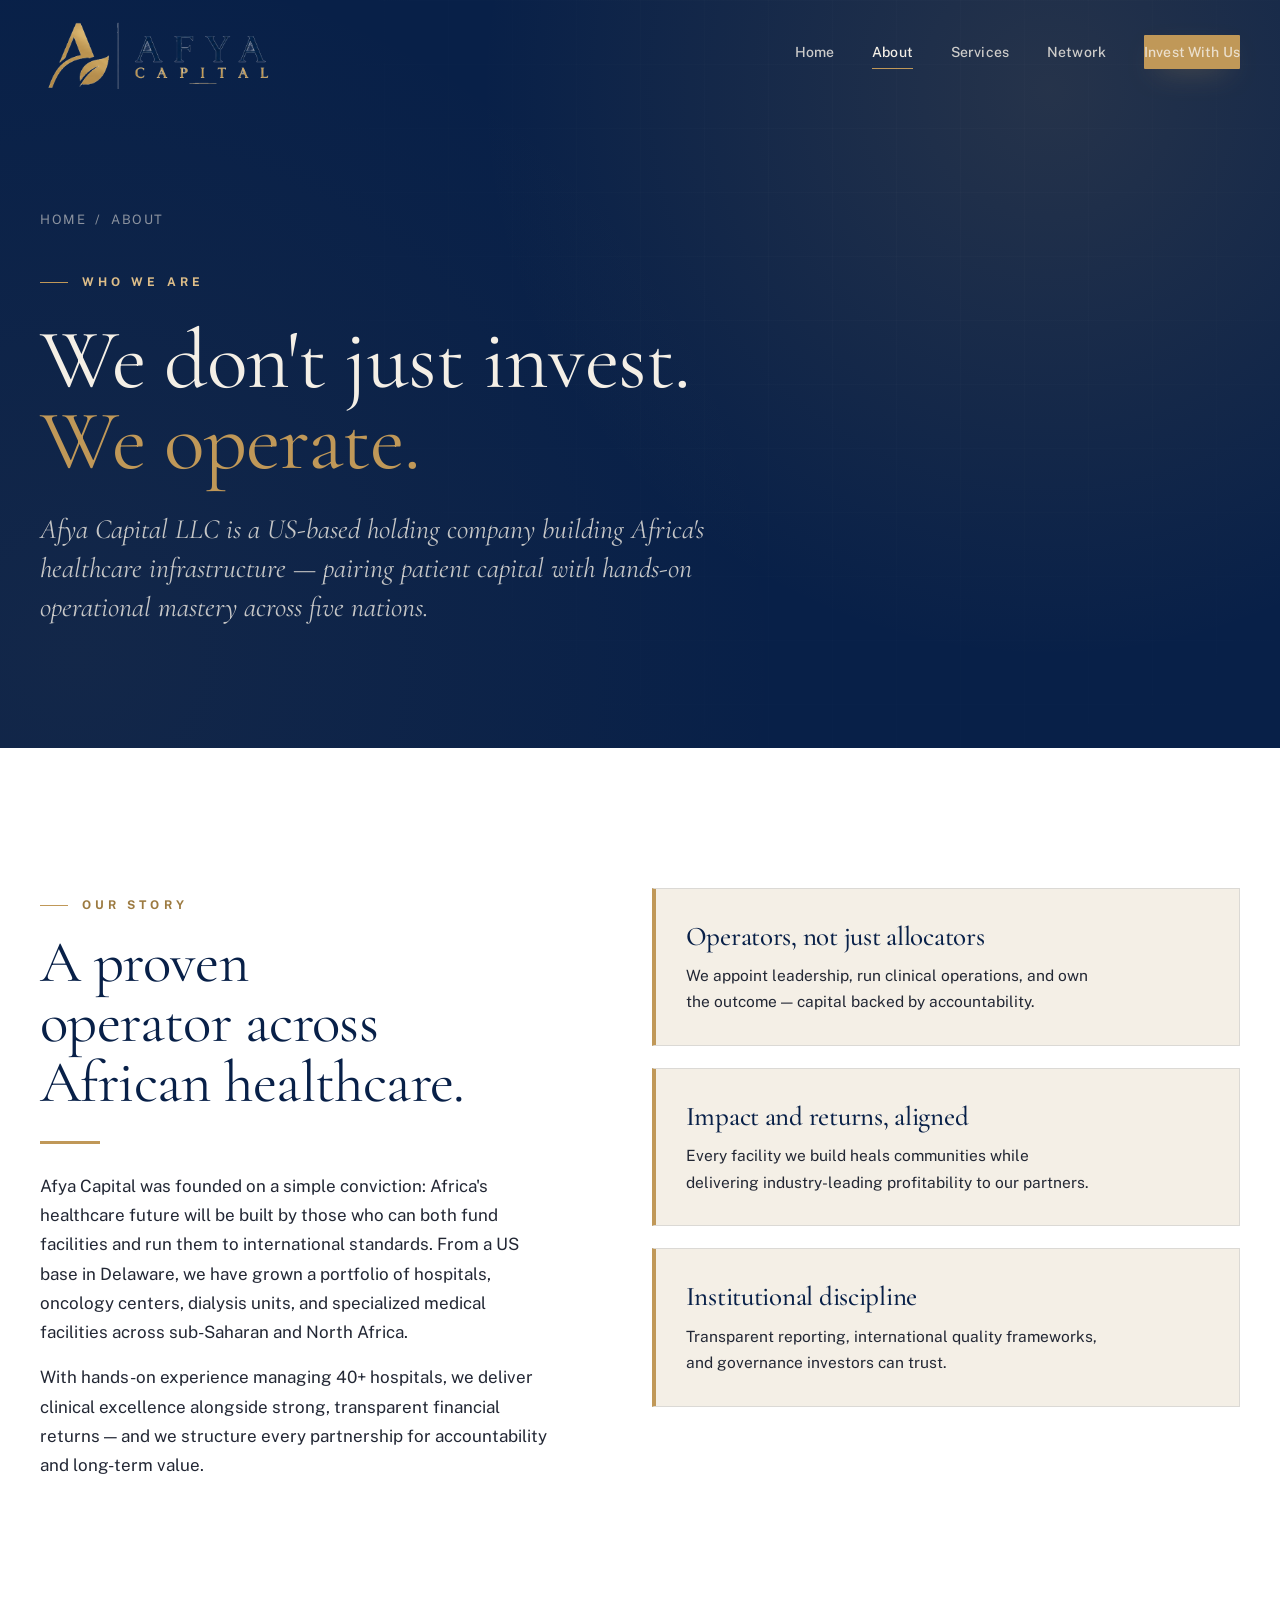
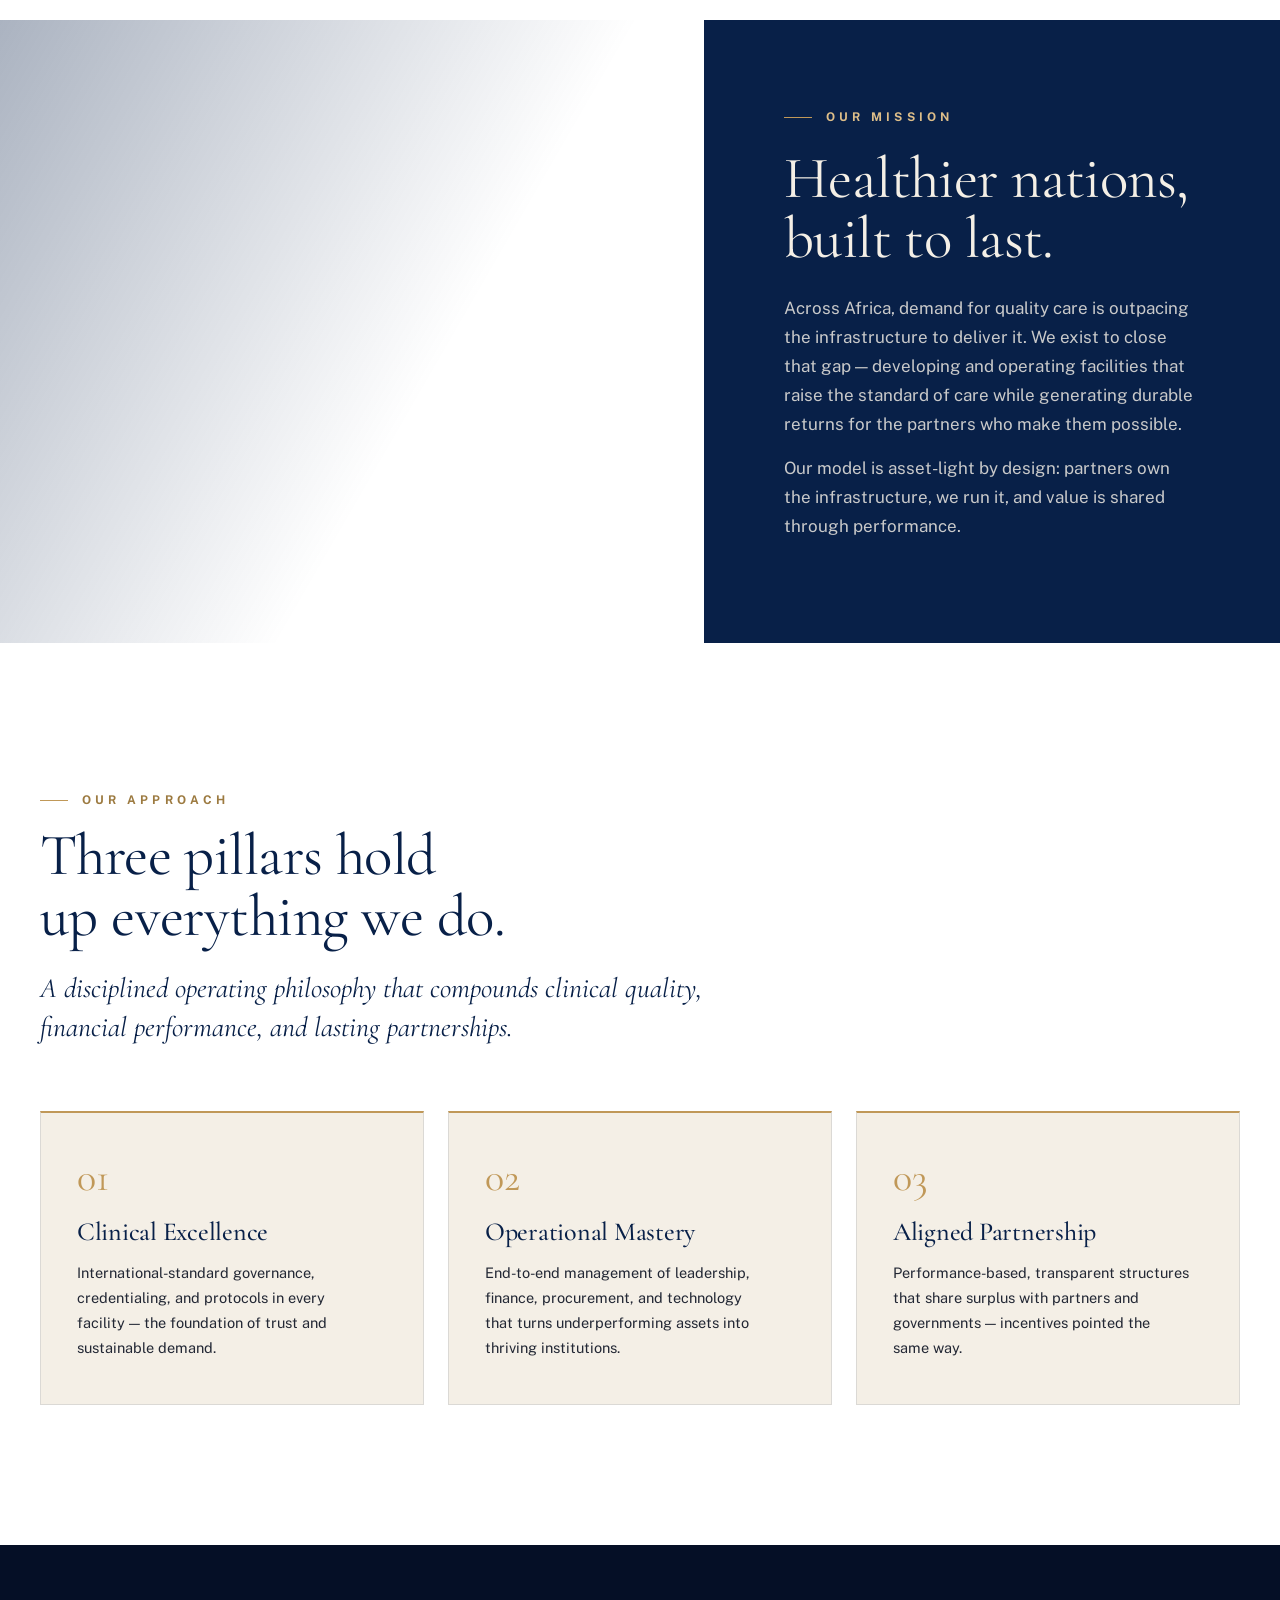
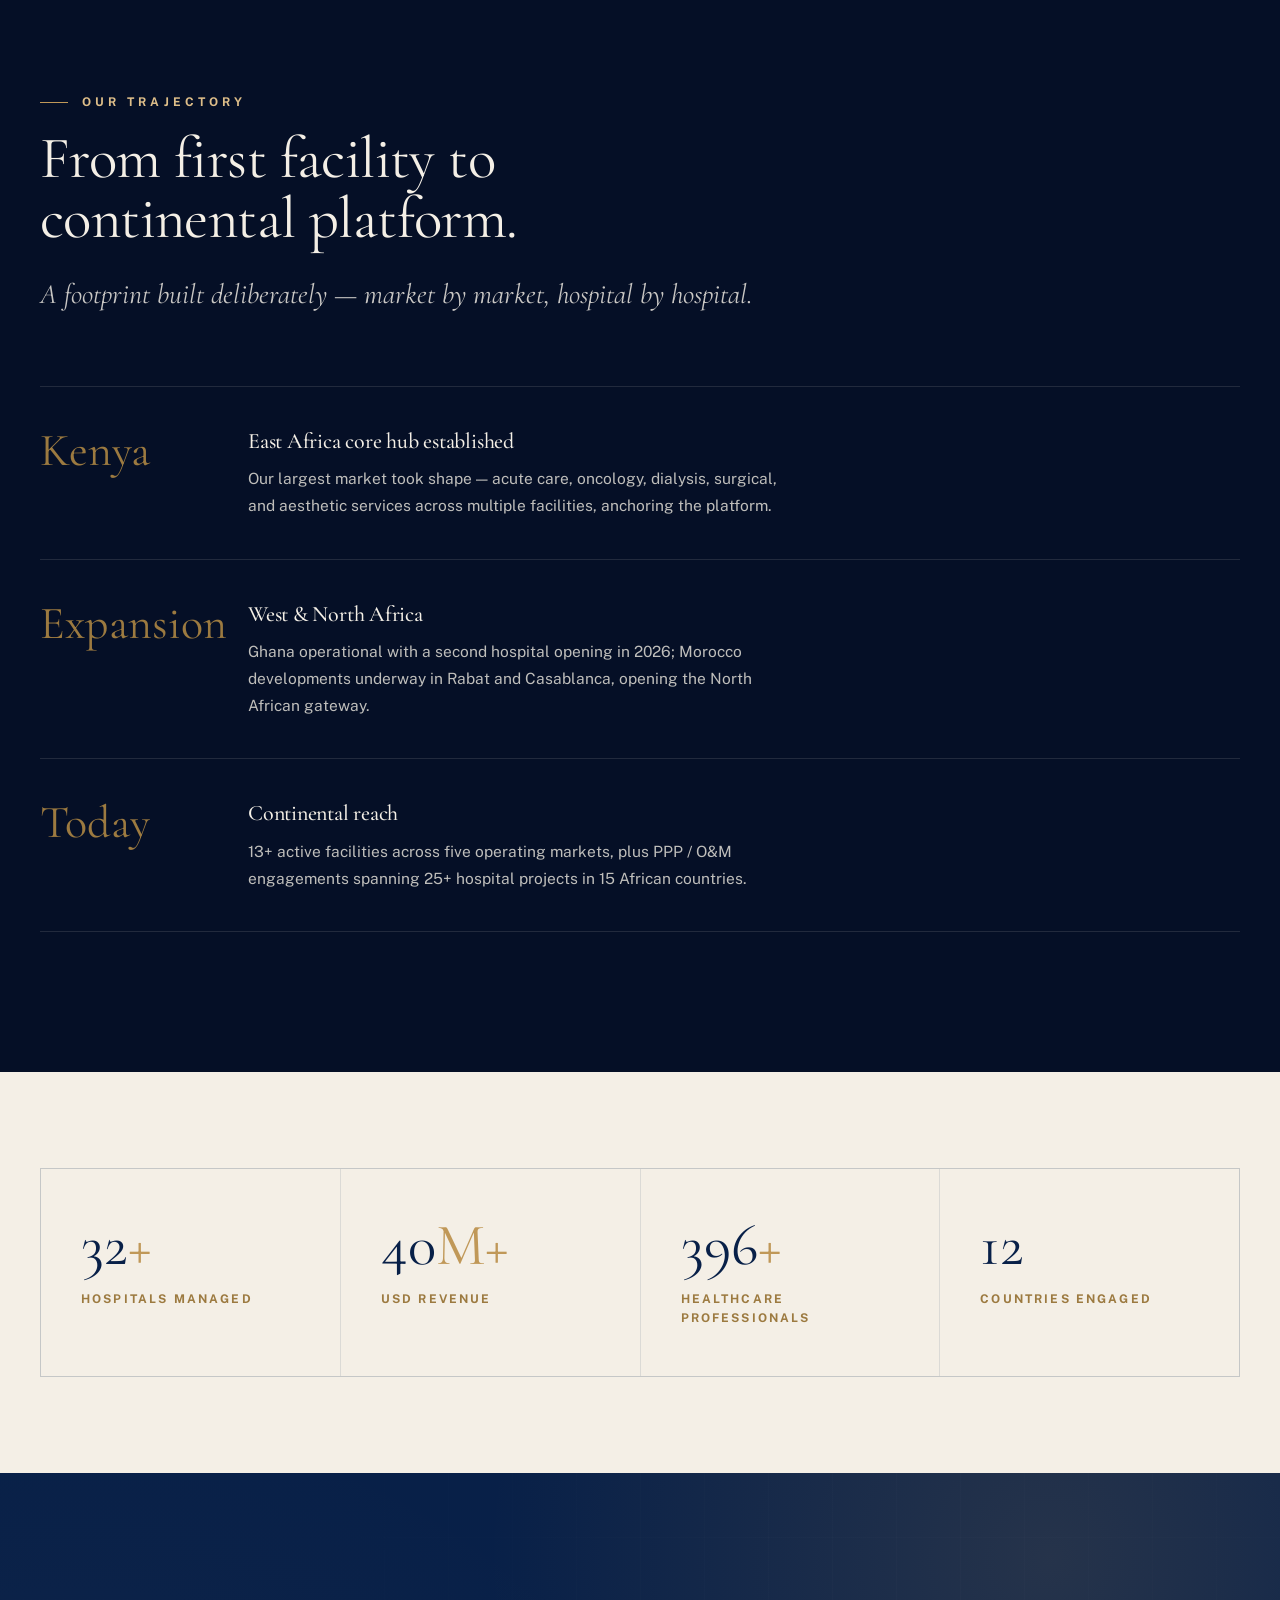
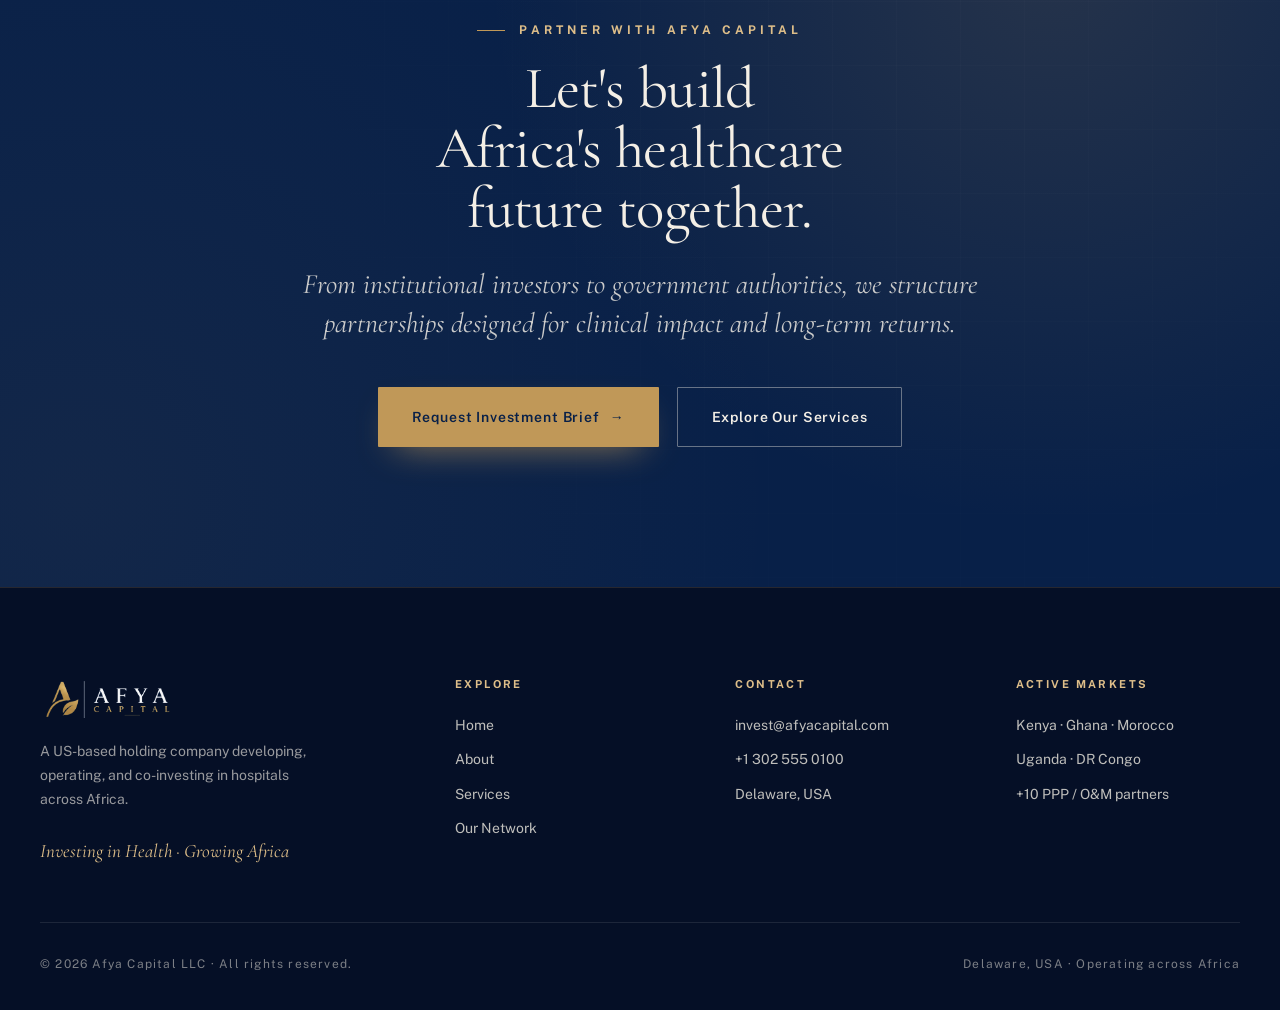
==== about.html @ 9240a573 "Redesign: premium multi-page site (home, about, services, contact) Co-Authored-By: Claude Sonnet 4.6" ====
<!doctype html>
<html lang="en">
<head>
<meta charset="utf-8"/>
<meta name="viewport" content="width=device-width, initial-scale=1"/>
<title>About — Afya Capital</title>
<meta name="description" content="Afya Capital is a US-based holding company that develops, operates, and co-invests in hospitals across Africa — pairing patient capital with operational mastery."/>
<link rel="icon" href="images/symbol-on-transparent.png"/>
<link rel="preconnect" href="https://fonts.googleapis.com"/>
<link rel="preconnect" href="https://fonts.gstatic.com" crossorigin/>
<link href="https://fonts.googleapis.com/css2?family=Cormorant+Garamond:ital,wght@0,300;0,400;0,500;0,600;0,700;1,400;1,500&family=Public+Sans:ital,wght@0,300;0,400;0,500;0,600;0,700&display=swap" rel="stylesheet"/>
<link rel="stylesheet" href="css/styles.css"/>
</head>
<body>

<!-- NAV -->
<header class="nav">
  <div class="inner">
    <a href="index.html" class="brand" aria-label="Afya Capital home">
      <img class="light-logo" src="images/logo-light-no-tagline.png" alt="Afya Capital"/>
      <img class="dark-logo" src="images/logo-dark-no-tagline.png" alt="Afya Capital"/>
    </a>
    <nav class="links">
      <a href="index.html" data-page="index.html">Home</a>
      <a href="about.html" data-page="about.html">About</a>
      <a href="services.html" data-page="services.html">Services</a>
      <a href="index.html#markets">Network</a>
      <a href="contact.html" data-page="contact.html" class="cta">Invest With Us</a>
    </nav>
    <button class="nav-toggle" aria-label="Menu"><span></span><span></span><span></span></button>
  </div>
</header>

<!-- SUBHERO -->
<section class="darkband subhero" data-dark>
  <div class="grid-overlay"></div>
  <div class="container">
    <div class="crumbs reveal"><a href="index.html">Home</a> &nbsp;/&nbsp; About</div>
    <div class="eyebrow reveal">Who We Are</div>
    <h1 class="reveal d1">We don't just invest.<br/><span class="gold" style="color:var(--gold);">We operate.</span></h1>
    <p class="lede reveal d2">Afya Capital LLC is a US-based holding company building Africa's healthcare infrastructure — pairing patient capital with hands-on operational mastery across five nations.</p>
  </div>
</section>

<!-- STORY -->
<section class="section about">
  <div class="container">
    <div class="grid">
      <div class="lead reveal">
        <div class="eyebrow">Our Story</div>
        <h2>A proven operator across African healthcare.</h2>
        <div class="rule-gold"></div>
        <p style="margin-top:28px;">Afya Capital was founded on a simple conviction: Africa's healthcare future will be built by those who can both fund facilities and run them to international standards. From a US base in Delaware, we have grown a portfolio of hospitals, oncology centers, dialysis units, and specialized medical facilities across sub-Saharan and North Africa.</p>
        <p>With hands-on experience managing 40+ hospitals, we deliver clinical excellence alongside strong, transparent financial returns — and we structure every partnership for accountability and long-term value.</p>
      </div>
      <div class="values">
        <div class="v reveal d1">
          <h4>Operators, not just allocators</h4>
          <p>We appoint leadership, run clinical operations, and own the outcome — capital backed by accountability.</p>
        </div>
        <div class="v reveal d2">
          <h4>Impact and returns, aligned</h4>
          <p>Every facility we build heals communities while delivering industry-leading profitability to our partners.</p>
        </div>
        <div class="v reveal d3">
          <h4>Institutional discipline</h4>
          <p>Transparent reporting, international quality frameworks, and governance investors can trust.</p>
        </div>
      </div>
    </div>
  </div>
</section>

<!-- MISSION FEATURE -->
<section class="featrow" data-dark>
  <div class="ph" style="background-image:url('https://images.unsplash.com/photo-1538108149393-fbbd81895907?w=1200&q=72');"></div>
  <div class="tx">
    <div class="eyebrow reveal">Our Mission</div>
    <h2 class="reveal d1">Healthier nations, built to last.</h2>
    <p class="reveal d2">Across Africa, demand for quality care is outpacing the infrastructure to deliver it. We exist to close that gap — developing and operating facilities that raise the standard of care while generating durable returns for the partners who make them possible.</p>
    <p class="reveal d2">Our model is asset-light by design: partners own the infrastructure, we run it, and value is shared through performance.</p>
  </div>
</section>

<!-- APPROACH / PILLARS -->
<section class="section partnerships">
  <div class="container">
    <div class="sec-head reveal">
      <div class="eyebrow">Our Approach</div>
      <h2>Three pillars hold up everything we do.</h2>
      <p class="lede">A disciplined operating philosophy that compounds clinical quality, financial performance, and lasting partnerships.</p>
    </div>
    <div class="pillars">
      <div class="pillar reveal">
        <div class="pn">01</div>
        <h4>Clinical Excellence</h4>
        <p>International-standard governance, credentialing, and protocols in every facility — the foundation of trust and sustainable demand.</p>
      </div>
      <div class="pillar reveal d1">
        <div class="pn">02</div>
        <h4>Operational Mastery</h4>
        <p>End-to-end management of leadership, finance, procurement, and technology that turns underperforming assets into thriving institutions.</p>
      </div>
      <div class="pillar reveal d2">
        <div class="pn">03</div>
        <h4>Aligned Partnership</h4>
        <p>Performance-based, transparent structures that share surplus with partners and governments — incentives pointed the same way.</p>
      </div>
    </div>
  </div>
</section>

<!-- TIMELINE -->
<section class="section om" data-dark>
  <div class="container">
    <div class="sec-head reveal">
      <div class="eyebrow">Our Trajectory</div>
      <h2>From first facility to continental platform.</h2>
      <p class="lede">A footprint built deliberately — market by market, hospital by hospital.</p>
    </div>
    <div class="timeline">
      <div class="tl-item reveal" style="border-color:rgba(244,239,230,0.12);">
        <div class="tl-year">Kenya</div>
        <div class="tl-body"><h4 style="color:var(--bone);">East Africa core hub established</h4><p style="color:rgba(244,239,230,0.78);">Our largest market took shape — acute care, oncology, dialysis, surgical, and aesthetic services across multiple facilities, anchoring the platform.</p></div>
      </div>
      <div class="tl-item reveal d1" style="border-color:rgba(244,239,230,0.12);">
        <div class="tl-year">Expansion</div>
        <div class="tl-body"><h4 style="color:var(--bone);">West &amp; North Africa</h4><p style="color:rgba(244,239,230,0.78);">Ghana operational with a second hospital opening in 2026; Morocco developments underway in Rabat and Casablanca, opening the North African gateway.</p></div>
      </div>
      <div class="tl-item reveal d2" style="border-color:rgba(244,239,230,0.12);border-bottom-color:rgba(244,239,230,0.12);">
        <div class="tl-year">Today</div>
        <div class="tl-body"><h4 style="color:var(--bone);">Continental reach</h4><p style="color:rgba(244,239,230,0.78);">13+ active facilities across five operating markets, plus PPP / O&amp;M engagements spanning 25+ hospital projects in 15 African countries.</p></div>
      </div>
    </div>
  </div>
</section>

<!-- STATS BAND -->
<section class="section tight statsband">
  <div class="container">
    <div class="row">
      <div class="stat reveal"><div class="num"><span data-count="40">0</span><em>+</em></div><div class="lbl">Hospitals managed</div></div>
      <div class="stat reveal d1"><div class="num"><span data-count="50">0</span><em>M+</em></div><div class="lbl">USD revenue</div></div>
      <div class="stat reveal d2"><div class="num"><span data-count="500">0</span><em>+</em></div><div class="lbl">Healthcare professionals</div></div>
      <div class="stat reveal d3"><div class="num"><span data-count="15">0</span></div><div class="lbl">Countries engaged</div></div>
    </div>
  </div>
</section>

<!-- CTA -->
<section class="section darkband cta-section" data-dark>
  <div class="grid-overlay"></div>
  <div class="container">
    <div class="eyebrow reveal">Partner With Afya Capital</div>
    <h2 class="reveal d1">Let's build Africa's healthcare future together.</h2>
    <p class="lede reveal d2">From institutional investors to government authorities, we structure partnerships designed for clinical impact and long-term returns.</p>
    <div class="actions reveal d3">
      <a href="contact.html" class="btn-primary">Request Investment Brief <span class="arw">→</span></a>
      <a href="services.html" class="btn-secondary">Explore Our Services</a>
    </div>
  </div>
</section>

<!-- FOOTER -->
<footer class="site">
  <div class="container">
    <div class="top">
      <div class="col brand-col">
        <img src="images/logo-dark-no-tagline.png" alt="Afya Capital"/>
        <p>A US-based holding company developing, operating, and co-investing in hospitals across Africa.</p>
        <div class="fmark">Investing in Health · Growing Africa</div>
      </div>
      <div class="col">
        <h5>Explore</h5>
        <ul>
          <li><a href="index.html">Home</a></li>
          <li><a href="about.html">About</a></li>
          <li><a href="services.html">Services</a></li>
          <li><a href="index.html#markets">Our Network</a></li>
        </ul>
      </div>
      <div class="col">
        <h5>Contact</h5>
        <ul>
          <li><a href="mailto:invest@afyacapital.com">invest@afyacapital.com</a></li>
          <li><a href="tel:+13025550100">+1 302 555 0100</a></li>
          <li>Delaware, USA</li>
        </ul>
      </div>
      <div class="col">
        <h5>Active Markets</h5>
        <ul>
          <li>Kenya · Ghana · Morocco</li>
          <li>Uganda · DR Congo</li>
          <li>+10 PPP / O&amp;M partners</li>
        </ul>
      </div>
    </div>
    <div class="bottom">
      <span>© 2026 Afya Capital LLC · All rights reserved.</span>
      <span>Delaware, USA · Operating across Africa</span>
    </div>
  </div>
</footer>

<script src="js/main.js"></script>
</body>
</html>
---- css/styles.css ----
/* ============================================================
   AFYA CAPITAL — Premium Identity System v2.0 (June 2026)
   Cormorant Garamond · Public Sans  |  Navy · Gold · Bone
   ============================================================ */

:root{
  --navy:#082048;
  --navy-deep:#050F26;
  --navy-tint:#13294F;
  --navy-line:#1C3563;
  --gold:#C09858;
  --gold-deep:#9C7A40;
  --gold-tint:#DEBE89;
  --gold-glow:rgba(192,152,88,0.16);
  --bone:#F4EFE6;
  --bone-deep:#E8DFCE;
  --bone-warm:#EFE8DA;
  --stone:#8C8479;
  --charcoal:#1A1F2E;
  --ink:#222734;
  --paper:#FFFFFF;
  --rule:rgba(8,32,72,0.10);
  --rule-strong:rgba(8,32,72,0.20);
  --serif:"Cormorant Garamond","EB Garamond",Georgia,serif;
  --sans:"Public Sans",-apple-system,"Helvetica Neue",Arial,sans-serif;
  --ease:cubic-bezier(.22,.61,.36,1);
  --ease-out:cubic-bezier(.16,1,.3,1);
  --maxw:1320px;
}

*{box-sizing:border-box;margin:0;padding:0;}
html{scroll-behavior:smooth;-webkit-text-size-adjust:100%;}
body{
  font-family:var(--sans);color:var(--ink);background:var(--paper);
  -webkit-font-smoothing:antialiased;font-size:16px;line-height:1.6;
  overflow-x:hidden;
}
img{max-width:100%;display:block;}
a{color:inherit;text-decoration:none;}
::selection{background:var(--gold);color:var(--navy);}

/* scrollbar */
body::-webkit-scrollbar{width:11px;}
body::-webkit-scrollbar-track{background:var(--navy-deep);}
body::-webkit-scrollbar-thumb{background:var(--gold-deep);border:3px solid var(--navy-deep);border-radius:8px;}

/* ----- Layout ----- */
.container{max-width:var(--maxw);margin:0 auto;padding:0 40px;}
.section{padding:140px 0;position:relative;}
.section.tight{padding:96px 0;}

/* ----- Type ----- */
h1,h2,h3,h4,h5{font-family:var(--serif);font-weight:400;letter-spacing:-0.01em;color:var(--navy);text-wrap:balance;}
h1{font-size:clamp(52px,6.6vw,104px);line-height:0.96;}
h2{font-size:clamp(38px,4.6vw,68px);line-height:1.02;}
h3{font-size:clamp(24px,2.6vw,34px);line-height:1.14;font-weight:500;}
h4{font-size:20px;font-family:var(--sans);font-weight:600;color:var(--navy);line-height:1.3;letter-spacing:-0.01em;}
p{font-size:17px;line-height:1.72;color:var(--ink);max-width:68ch;text-wrap:pretty;}
.serif{font-family:var(--serif);}
.lede{font-family:var(--serif);font-style:italic;font-size:clamp(22px,2.4vw,28px);line-height:1.4;color:var(--navy);max-width:60ch;font-weight:400;}
.eyebrow{
  font-family:var(--sans);font-size:12px;letter-spacing:0.34em;text-transform:uppercase;
  color:var(--gold-deep);font-weight:700;display:inline-flex;align-items:center;gap:14px;
}
.eyebrow::before{content:"";width:28px;height:1px;background:var(--gold);display:inline-block;}
.eyebrow.center{justify-content:center;}
.eyebrow.light{color:var(--gold-tint);}
em.gold{color:var(--gold);font-style:normal;font-weight:400;}
.rule-gold{height:3px;width:60px;background:var(--gold);}

/* reveal */
.reveal{opacity:0;transform:translateY(34px);transition:opacity 1s var(--ease-out),transform 1s var(--ease-out);}
.reveal.in{opacity:1;transform:none;}
.reveal.d1{transition-delay:.08s;}
.reveal.d2{transition-delay:.16s;}
.reveal.d3{transition-delay:.24s;}
.reveal.d4{transition-delay:.32s;}
@media (prefers-reduced-motion:reduce){
  .reveal{opacity:1;transform:none;transition:none;}
}

/* ============== NAV ============== */
header.nav{
  position:fixed;top:0;left:0;right:0;z-index:200;
  transition:transform .45s var(--ease),background .4s var(--ease),box-shadow .4s var(--ease),border-color .4s;
  border-bottom:1px solid transparent;
}
header.nav .inner{
  max-width:var(--maxw);margin:0 auto;padding:15px 40px;
  display:flex;justify-content:space-between;align-items:center;gap:32px;
  transition:padding .4s var(--ease);
}
header.nav.scrolled{
  background:rgba(255,255,255,0.86);backdrop-filter:saturate(180%) blur(18px);
  border-bottom-color:var(--rule);box-shadow:0 12px 40px -28px rgba(8,32,72,0.4);
}
header.nav.scrolled .inner{padding:14px 40px;}
header.nav.hide{transform:translateY(-100%);}
header.nav .brand{display:flex;align-items:center;gap:14px;}
header.nav .brand img{height:74px;width:auto;transition:height .4s var(--ease);}
header.nav.scrolled .brand img{height:58px;}
header.nav .brand .light-logo{display:none;}
header.nav .brand .dark-logo{display:block;}
/* on dark hero (top, not scrolled) use light logo + light links */
header.nav.on-dark:not(.scrolled) .brand .light-logo{display:block;}
header.nav.on-dark:not(.scrolled) .brand .dark-logo{display:none;}
header.nav nav.links{display:flex;gap:38px;align-items:center;}
header.nav nav.links a{
  font-size:14px;color:var(--charcoal);font-weight:500;letter-spacing:0.01em;
  padding:6px 0;position:relative;transition:color .25s;
}
header.nav.on-dark:not(.scrolled) nav.links a{color:rgba(244,239,230,0.82);}
header.nav nav.links a:not(.cta)::after{
  content:"";position:absolute;left:0;bottom:0;height:1px;width:0;background:var(--gold);transition:width .3s var(--ease);
}
header.nav nav.links a:not(.cta):hover::after,
header.nav nav.links a.active:not(.cta)::after{width:100%;}
header.nav nav.links a:hover,header.nav nav.links a.active{color:var(--navy);}
header.nav.on-dark:not(.scrolled) nav.links a:hover,
header.nav.on-dark:not(.scrolled) nav.links a.active{color:var(--bone);}
header.nav .cta{
  background:var(--gold);color:var(--navy);padding:13px 24px;border-radius:1px;white-space:nowrap;
  font-size:13px;letter-spacing:0.04em;font-weight:700;
  transition:background .25s,transform .25s,box-shadow .25s;
  box-shadow:0 10px 30px -14px rgba(192,152,88,0.9);
}
header.nav .cta:hover{background:var(--gold-tint);transform:translateY(-2px);box-shadow:0 16px 34px -14px rgba(192,152,88,1);}
header.nav .cta::after{display:none;}
.nav-toggle{display:none;background:none;border:none;cursor:pointer;flex-direction:column;gap:5px;padding:6px;}
.nav-toggle span{width:26px;height:2px;background:var(--navy);transition:.3s;}
header.nav.on-dark:not(.scrolled) .nav-toggle span{background:var(--bone);}

/* ============== BUTTONS ============== */
.btn-primary,.btn-secondary,.btn-ghost{
  display:inline-flex;align-items:center;gap:10px;font-family:var(--sans);
  font-size:14px;letter-spacing:0.06em;font-weight:600;cursor:pointer;
  padding:18px 34px;border-radius:1px;transition:all .3s var(--ease);position:relative;
}
.btn-primary{background:var(--gold);color:var(--navy);box-shadow:0 14px 36px -18px rgba(192,152,88,0.95);}
.btn-primary:hover{background:var(--gold-tint);transform:translateY(-3px);box-shadow:0 22px 44px -18px rgba(192,152,88,1);}
.btn-secondary{background:transparent;color:var(--bone);border:1px solid rgba(244,239,230,0.4);}
.btn-secondary:hover{border-color:var(--gold);color:var(--gold-tint);transform:translateY(-3px);}
.btn-ghost{background:transparent;color:var(--navy);border:1px solid var(--rule-strong);}
.btn-ghost:hover{border-color:var(--gold);color:var(--gold-deep);transform:translateY(-3px);}
.btn-primary .arw,.btn-ghost .arw{transition:transform .3s var(--ease);}
.btn-primary:hover .arw,.btn-ghost:hover .arw{transform:translateX(5px);}

/* ============== HERO (shared dark band) ============== */
.darkband{background:var(--navy);color:var(--bone);position:relative;overflow:hidden;}
.darkband::before{
  content:"";position:absolute;inset:0;pointer-events:none;
  background:radial-gradient(circle at 82% 12%,var(--gold-glow),transparent 46%),
             radial-gradient(circle at 6% 88%,rgba(192,152,88,0.06),transparent 52%);
}
.darkband .container{position:relative;z-index:2;}
.grid-overlay{
  position:absolute;inset:0;pointer-events:none;opacity:.5;z-index:1;
  background-image:linear-gradient(rgba(244,239,230,0.035) 1px,transparent 1px),
                   linear-gradient(90deg,rgba(244,239,230,0.035) 1px,transparent 1px);
  background-size:64px 64px;
  -webkit-mask-image:radial-gradient(circle at 70% 30%,#000,transparent 75%);
          mask-image:radial-gradient(circle at 70% 30%,#000,transparent 75%);
}

.hero{padding-top:230px;padding-bottom:0;}
.hero .eyebrow{color:var(--gold-tint);margin-bottom:34px;}
.hero h1{color:var(--bone);margin-bottom:36px;max-width:16ch;}
.hero h1 .gold{color:var(--gold);}
.hero .lede{color:rgba(244,239,230,0.82);font-size:clamp(20px,2.2vw,27px);margin-bottom:48px;max-width:54ch;}
.hero .ctas{display:flex;gap:18px;flex-wrap:wrap;margin-bottom:96px;}
.hero-stats{
  display:grid;grid-template-columns:repeat(4,1fr);
  border-top:1px solid rgba(244,239,230,0.16);
}
.hero-stats .stat{padding:40px 0 56px;border-right:1px solid rgba(244,239,230,0.10);padding-right:24px;}
.hero-stats .stat:last-child{border-right:none;}
.hero-stats .num{font-family:var(--serif);font-weight:300;font-size:clamp(58px,5.4vw,82px);line-height:1;color:var(--bone);}
.hero-stats .num em{color:var(--gold);font-style:normal;font-weight:400;}
.hero-stats .lbl{font-size:12px;letter-spacing:0.18em;text-transform:uppercase;color:rgba(244,239,230,0.6);font-weight:600;margin-top:16px;}

/* small subhero for inner pages */
.subhero{padding:210px 0 120px;}
.subhero .eyebrow{color:var(--gold-tint);margin-bottom:28px;}
.subhero h1{color:var(--bone);max-width:18ch;margin-bottom:28px;}
.subhero .lede{color:rgba(244,239,230,0.8);}
.subhero .crumbs{font-size:13px;letter-spacing:0.12em;color:rgba(244,239,230,0.55);margin-bottom:34px;text-transform:uppercase;}
.subhero .crumbs a:hover{color:var(--gold-tint);}

/* ============== ABOUT / split ============== */
.about{background:var(--paper);}
.about .grid{display:grid;grid-template-columns:1fr 1.15fr;gap:100px;align-items:start;}
.about .lead h2{margin:18px 0 28px;}
.about .lead p{color:var(--ink);}
.about .lead p+p{margin-top:16px;}
.values{display:flex;flex-direction:column;gap:22px;}
.values .v{
  padding:30px 32px;border:1px solid var(--rule);background:var(--bone);position:relative;
  transition:transform .4s var(--ease),box-shadow .4s var(--ease),border-color .4s;
  border-left:2px solid var(--gold);overflow:hidden;
}
.values .v::before{content:"";position:absolute;left:0;top:0;bottom:0;width:2px;background:var(--gold);}
.values .v:hover{transform:translateX(8px);box-shadow:0 24px 50px -34px rgba(8,32,72,0.5);}
.values .v h4{font-family:var(--serif);font-size:27px;font-weight:500;color:var(--navy);margin-bottom:8px;}
.values .v p{font-size:15.5px;color:var(--ink);margin:0;max-width:46ch;}

/* ============== SECTION HEADS ============== */
.sec-head{max-width:760px;}
.sec-head.center{margin:0 auto;text-align:center;}
.sec-head h2{margin:16px 0 22px;}

/* ============== MARKETS (interactive) ============== */
.markets{background:var(--bone);overflow:hidden;}
.markets .mk-wrap{display:grid;grid-template-columns:0.85fr 1.15fr;gap:64px;margin-top:72px;align-items:stretch;}
.mk-list{display:flex;flex-direction:column;border-top:1px solid var(--rule-strong);}
.mk-item{
  display:flex;align-items:center;gap:20px;padding:26px 8px;cursor:pointer;
  border-bottom:1px solid var(--rule-strong);transition:padding .4s var(--ease),background .35s;position:relative;
}
.mk-item .mk-flag{font-size:26px;line-height:1;filter:saturate(1.1);}
.mk-item .mk-name{font-family:var(--serif);font-size:30px;font-weight:500;color:var(--navy);transition:color .3s;flex:1;}
.mk-item .mk-region{font-size:11px;letter-spacing:0.18em;text-transform:uppercase;color:var(--stone);font-weight:600;}
.mk-item .mk-idx{font-family:var(--serif);font-size:16px;color:var(--gold-deep);width:30px;}
.mk-item::after{content:"";position:absolute;left:0;bottom:-1px;height:2px;width:0;background:var(--gold);transition:width .45s var(--ease);}
.mk-item:hover{padding-left:18px;}
.mk-item.active{padding-left:18px;}
.mk-item.active::after{width:100%;}
.mk-item.active .mk-name{color:var(--gold-deep);}
.mk-panel{position:relative;min-height:520px;background:var(--navy);overflow:hidden;}
.mk-slide{position:absolute;inset:0;opacity:0;visibility:hidden;transition:opacity .7s var(--ease),transform .7s var(--ease);transform:scale(1.04);display:flex;flex-direction:column;justify-content:flex-end;}
.mk-slide.active{opacity:1;visibility:visible;transform:none;}
.mk-slide .mk-img{position:absolute;inset:0;background:center/cover;}
.mk-slide .mk-img::after{content:"";position:absolute;inset:0;background:linear-gradient(180deg,rgba(8,32,72,0.25) 0%,rgba(8,32,72,0.55) 45%,rgba(5,15,38,0.94) 100%);}
.mk-slide .mk-body{position:relative;padding:48px 48px 44px;z-index:2;}
.mk-slide .mk-tag{font-size:11px;letter-spacing:0.2em;text-transform:uppercase;color:var(--gold-tint);font-weight:700;margin-bottom:14px;}
.mk-slide h3{color:var(--bone);font-size:clamp(36px,3.4vw,48px);margin-bottom:14px;}
.mk-slide p{color:rgba(244,239,230,0.84);font-size:16px;max-width:50ch;margin-bottom:22px;}
.mk-slide .mk-chips{display:flex;flex-wrap:wrap;gap:8px;}
.mk-slide .mk-chips span{
  font-size:11px;letter-spacing:0.1em;text-transform:uppercase;color:var(--bone);font-weight:600;
  padding:7px 13px;border:1px solid rgba(244,239,230,0.28);background:rgba(244,239,230,0.05);
}
.markets .mk-foot{margin-top:32px;padding:30px 36px;background:var(--navy);color:var(--bone);display:flex;align-items:center;justify-content:space-between;gap:24px;flex-wrap:wrap;}
.markets .mk-foot .l{font-family:var(--serif);font-size:26px;color:var(--bone);}
.markets .mk-foot .l em{color:var(--gold);font-style:normal;}
.markets .mk-foot p{color:rgba(244,239,230,0.75);font-size:14.5px;max-width:46ch;margin:0;}

/* ============== MODELS (partnerships) ============== */
.partnerships{background:var(--paper);}
.models{display:grid;grid-template-columns:repeat(2,1fr);gap:1px;margin-top:72px;background:var(--rule);border:1px solid var(--rule);}
.model{
  background:var(--paper);padding:54px 48px;position:relative;
  display:flex;flex-direction:column;gap:18px;transition:background .4s var(--ease);overflow:hidden;
}
.model::before{content:"";position:absolute;left:0;top:0;height:3px;width:0;background:var(--gold);transition:width .5s var(--ease);}
.model:hover{background:var(--bone);}
.model:hover::before{width:100%;}
.model .num{font-family:var(--serif);font-size:60px;color:var(--gold-deep);line-height:1;font-weight:400;transition:color .3s;}
.model:hover .num{color:var(--gold);}
.model h3{font-size:32px;font-weight:500;color:var(--navy);}
.model>p{font-size:15.5px;color:var(--ink);max-width:48ch;}
.model ul{list-style:none;display:flex;flex-direction:column;gap:10px;margin-top:6px;}
.model ul li{font-size:14px;color:var(--ink);padding-left:24px;position:relative;line-height:1.5;}
.model ul li::before{content:"";position:absolute;left:0;top:9px;width:11px;height:1px;background:var(--gold);}

/* ============== O&M ============== */
.om{background:var(--navy-deep);color:var(--bone);}
.om .eyebrow{color:var(--gold-tint);}
.om h2{color:var(--bone);margin:16px 0 26px;}
.om .lede{color:rgba(244,239,230,0.82);}
.om .omgrid{display:grid;grid-template-columns:repeat(3,1fr);gap:1px;margin-top:72px;background:rgba(244,239,230,0.12);border:1px solid rgba(244,239,230,0.12);}
.om .cell{padding:42px 36px;background:var(--navy-deep);display:flex;flex-direction:column;gap:14px;transition:background .4s var(--ease);}
.om .cell:hover{background:var(--navy);}
.om .cell .n{font-family:var(--serif);font-size:30px;color:var(--gold);line-height:1;}
.om .cell h4{color:var(--bone);font-family:var(--serif);font-size:24px;font-weight:500;}
.om .cell p{color:rgba(244,239,230,0.72);font-size:14.5px;line-height:1.55;margin:0;}
.om .share{
  margin-top:72px;padding:54px 48px;
  background:linear-gradient(135deg,rgba(192,152,88,0.14),rgba(192,152,88,0.03));
  border:1px solid rgba(192,152,88,0.3);
  display:grid;grid-template-columns:auto 1fr auto;gap:48px;align-items:center;
}
.om .share .big{font-family:var(--serif);font-size:96px;line-height:0.9;color:var(--gold);}
.om .share h3{color:var(--bone);font-size:30px;margin-bottom:10px;}
.om .share p{color:rgba(244,239,230,0.82);font-size:16px;margin:0;}

/* ============== STATS BAND ============== */
.statsband{background:var(--bone);}
.statsband .row{display:grid;grid-template-columns:repeat(4,1fr);gap:1px;background:var(--rule);border:1px solid var(--rule);}
.statsband .stat{background:var(--bone);padding:48px 40px;}
.statsband .num{font-family:var(--serif);font-weight:400;font-size:clamp(56px,4.6vw,76px);line-height:1;color:var(--navy);}
.statsband .num em{color:var(--gold);font-style:normal;}
.statsband .lbl{font-size:12px;letter-spacing:0.18em;text-transform:uppercase;color:var(--gold-deep);font-weight:700;margin-top:14px;}

/* ============== EXPERTISE ============== */
.expertise{background:var(--paper);}
.areas{display:grid;grid-template-columns:repeat(3,1fr);gap:1px;margin-top:72px;background:var(--rule);border:1px solid var(--rule);}
.area{background:var(--paper);padding:48px 40px;display:flex;flex-direction:column;gap:18px;transition:background .4s var(--ease),transform .4s var(--ease);}
.area:hover{background:var(--bone);}
.area .icon{width:44px;height:44px;color:var(--gold);}
.area .icon svg{width:100%;height:100%;}
.area h4{font-family:var(--serif);font-size:25px;font-weight:500;color:var(--navy);}
.area p{font-size:14.5px;line-height:1.6;color:var(--ink);margin:0;}

/* ============== FEATURE IMAGE STRIP ============== */
.featrow{display:grid;grid-template-columns:1.1fr 0.9fr;gap:0;align-items:stretch;}
.featrow .ph{background:center/cover;min-height:560px;position:relative;}
.featrow .ph::after{content:"";position:absolute;inset:0;background:linear-gradient(120deg,rgba(8,32,72,0.34),transparent 60%);mix-blend-mode:multiply;}
.featrow .tx{background:var(--navy);color:var(--bone);padding:88px 80px;display:flex;flex-direction:column;justify-content:center;min-width:0;}
.featrow .tx .eyebrow{color:var(--gold-tint);margin-bottom:22px;}
.featrow .tx h2{color:var(--bone);margin-bottom:24px;}
.featrow .tx p{color:rgba(244,239,230,0.82);margin-bottom:14px;}

/* ============== TIMELINE ============== */
.timeline{position:relative;margin-top:72px;display:flex;flex-direction:column;gap:0;}
.tl-item{display:grid;grid-template-columns:160px 1fr;gap:48px;padding:40px 0;border-top:1px solid var(--rule);position:relative;}
.tl-item:last-child{border-bottom:1px solid var(--rule);}
.tl-year{font-family:var(--serif);font-size:46px;color:var(--gold-deep);line-height:1;}
.tl-body h4{font-size:22px;margin-bottom:10px;font-family:var(--serif);font-weight:500;color:var(--navy);}
.tl-body p{font-size:15.5px;color:var(--ink);max-width:62ch;}

/* ============== LEADERSHIP / PILLARS ============== */
.pillars{display:grid;grid-template-columns:repeat(3,1fr);gap:24px;margin-top:64px;}
.pillar{padding:44px 36px;background:var(--bone);border:1px solid var(--rule);border-top:2px solid var(--gold);transition:transform .4s var(--ease),box-shadow .4s var(--ease);}
.pillar:hover{transform:translateY(-6px);box-shadow:0 30px 60px -40px rgba(8,32,72,0.55);}
.pillar .pn{font-family:var(--serif);font-size:40px;color:var(--gold);line-height:1;margin-bottom:18px;}
.pillar h4{font-family:var(--serif);font-size:26px;font-weight:500;color:var(--navy);margin-bottom:12px;}
.pillar p{font-size:14.5px;color:var(--ink);margin:0;}

/* ============== CONTACT ============== */
.contact-wrap{display:grid;grid-template-columns:1fr 1fr;gap:80px;margin-top:16px;align-items:start;}
.cform{display:flex;flex-direction:column;gap:22px;}
.field{display:flex;flex-direction:column;gap:9px;}
.field label{font-size:12px;letter-spacing:0.16em;text-transform:uppercase;color:var(--gold-deep);font-weight:700;}
.field input,.field select,.field textarea{
  font-family:var(--sans);font-size:15.5px;color:var(--ink);background:var(--paper);
  border:1px solid var(--rule-strong);padding:15px 18px;border-radius:1px;
  transition:border-color .25s,box-shadow .25s;width:100%;
}
.field textarea{resize:vertical;min-height:140px;}
.field input:focus,.field select:focus,.field textarea:focus{
  outline:none;border-color:var(--gold);box-shadow:0 0 0 3px var(--gold-glow);
}
.field.two{display:grid;grid-template-columns:1fr 1fr;gap:18px;}
.cform .btn-primary{align-self:flex-start;margin-top:8px;}
.cinfo{display:flex;flex-direction:column;gap:2px;}
.cinfo .blk{padding:30px 0;border-bottom:1px solid var(--rule);}
.cinfo .blk:first-child{padding-top:0;}
.cinfo .blk h5{font-family:var(--sans);font-size:12px;letter-spacing:0.2em;text-transform:uppercase;color:var(--gold-deep);font-weight:700;margin-bottom:12px;}
.cinfo .blk .big{font-family:var(--serif);font-size:26px;color:var(--navy);font-weight:500;}
.cinfo .blk a{color:var(--navy);transition:color .25s;}
.cinfo .blk a:hover{color:var(--gold-deep);}
.cinfo .blk p{font-size:15px;color:var(--ink);margin-top:4px;}
.form-note{font-size:13px;color:var(--stone);margin-top:4px;}

/* ============== CTA ============== */
.cta-section{background:var(--navy);color:var(--bone);text-align:center;}
.cta-section .container{position:relative;z-index:2;}
.cta-section .eyebrow{color:var(--gold-tint);justify-content:center;}
.cta-section h2{color:var(--bone);margin:18px auto 26px;max-width:17ch;}
.cta-section .lede{color:rgba(244,239,230,0.82);margin:0 auto 44px;}
.cta-section .actions{display:flex;gap:18px;flex-wrap:wrap;justify-content:center;}

/* ============== FOOTER ============== */
footer.site{background:var(--navy-deep);color:rgba(244,239,230,0.7);padding:88px 0 36px;border-top:1px solid rgba(192,152,88,0.18);}
footer.site .top{display:grid;grid-template-columns:1.6fr 1fr 1fr 1fr;gap:56px;padding-bottom:56px;border-bottom:1px solid rgba(244,239,230,0.1);}
footer.site .col h5{color:var(--gold-tint);font-family:var(--sans);font-size:11px;letter-spacing:0.22em;text-transform:uppercase;font-weight:700;margin-bottom:20px;}
footer.site .col ul{list-style:none;display:flex;flex-direction:column;gap:12px;}
footer.site .col ul a,footer.site .col ul li{font-size:14px;color:rgba(244,239,230,0.78);transition:color .25s;}
footer.site .col ul a:hover{color:var(--gold);}
footer.site .brand-col img{height:42px;margin-bottom:22px;}
footer.site .brand-col p{font-size:14px;color:rgba(244,239,230,0.62);line-height:1.7;max-width:34ch;}
footer.site .brand-col .fmark{margin-top:24px;font-family:var(--serif);font-style:italic;font-size:19px;color:var(--gold-tint);}
footer.site .bottom{padding-top:32px;display:flex;justify-content:space-between;flex-wrap:wrap;gap:16px;font-size:12px;color:rgba(244,239,230,0.5);letter-spacing:0.1em;}

/* ============== MOBILE ============== */
@media (max-width:1024px){
  .about .grid{grid-template-columns:1fr;gap:56px;}
  .markets .mk-wrap{grid-template-columns:1fr;gap:36px;}
  .mk-panel{min-height:440px;}
  .featrow{grid-template-columns:1fr;}
  .featrow .ph{min-height:360px;}
  .featrow .tx{padding:56px 32px;}
  .om .share{grid-template-columns:1fr;gap:24px;text-align:center;}
  .contact-wrap{grid-template-columns:1fr;gap:48px;}
}
@media (max-width:760px){
  .container{padding:0 24px;}
  .section{padding:88px 0;}
  header.nav nav.links{
    position:fixed;top:0;right:0;bottom:0;width:min(80vw,360px);
    background:var(--navy-deep);flex-direction:column;align-items:flex-start;
    justify-content:center;padding:48px;gap:28px;transform:translateX(100%);
    transition:transform .45s var(--ease);box-shadow:-30px 0 80px -40px rgba(0,0,0,0.7);
  }
  header.nav nav.links.open{transform:none;}
  header.nav nav.links a{color:rgba(244,239,230,0.85);font-size:18px;}
  header.nav nav.links a.cta{align-self:flex-start;}
  .nav-toggle{display:flex;z-index:210;}
  header.nav nav.links.open ~ .nav-toggle span,
  .nav-toggle.open span:nth-child(1){transform:translateY(7px) rotate(45deg);}
  .nav-toggle.open span:nth-child(2){opacity:0;}
  .nav-toggle.open span:nth-child(3){transform:translateY(-7px) rotate(-45deg);}
  .nav-toggle.open span{background:var(--bone);}
  .hero{padding-top:160px;}
  .hero-stats{grid-template-columns:1fr 1fr;}
  .hero-stats .stat{border-right:none;padding:28px 0;border-bottom:1px solid rgba(244,239,230,0.1);}
  .subhero{padding:150px 0 80px;}
  .values .v:hover,.pillar:hover{transform:none;}
  .models{grid-template-columns:1fr;}
  .om .omgrid{grid-template-columns:1fr;}
  .statsband .row{grid-template-columns:1fr 1fr;}
  .areas{grid-template-columns:1fr;}
  .pillars{grid-template-columns:1fr;}
  .tl-item{grid-template-columns:1fr;gap:14px;}
  footer.site .top{grid-template-columns:1fr 1fr;gap:36px;}
  .field.two{grid-template-columns:1fr;}
}
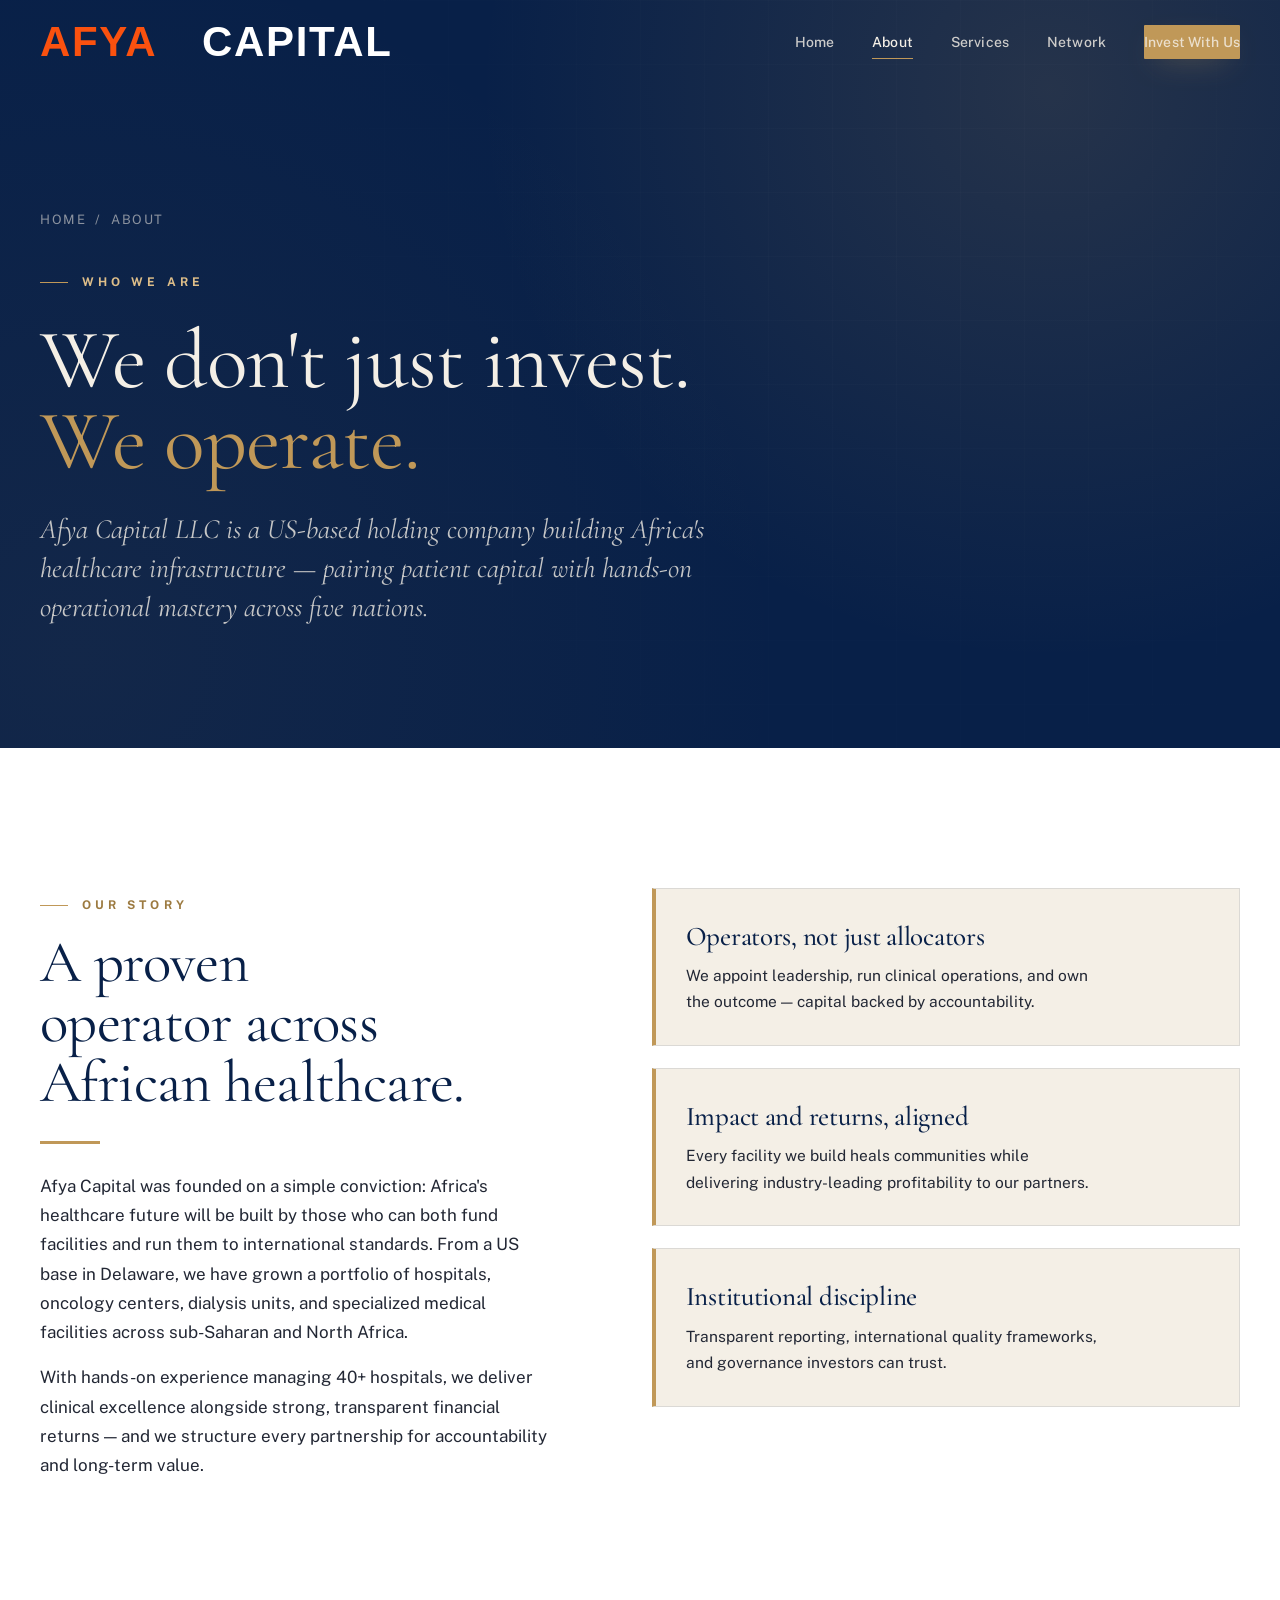
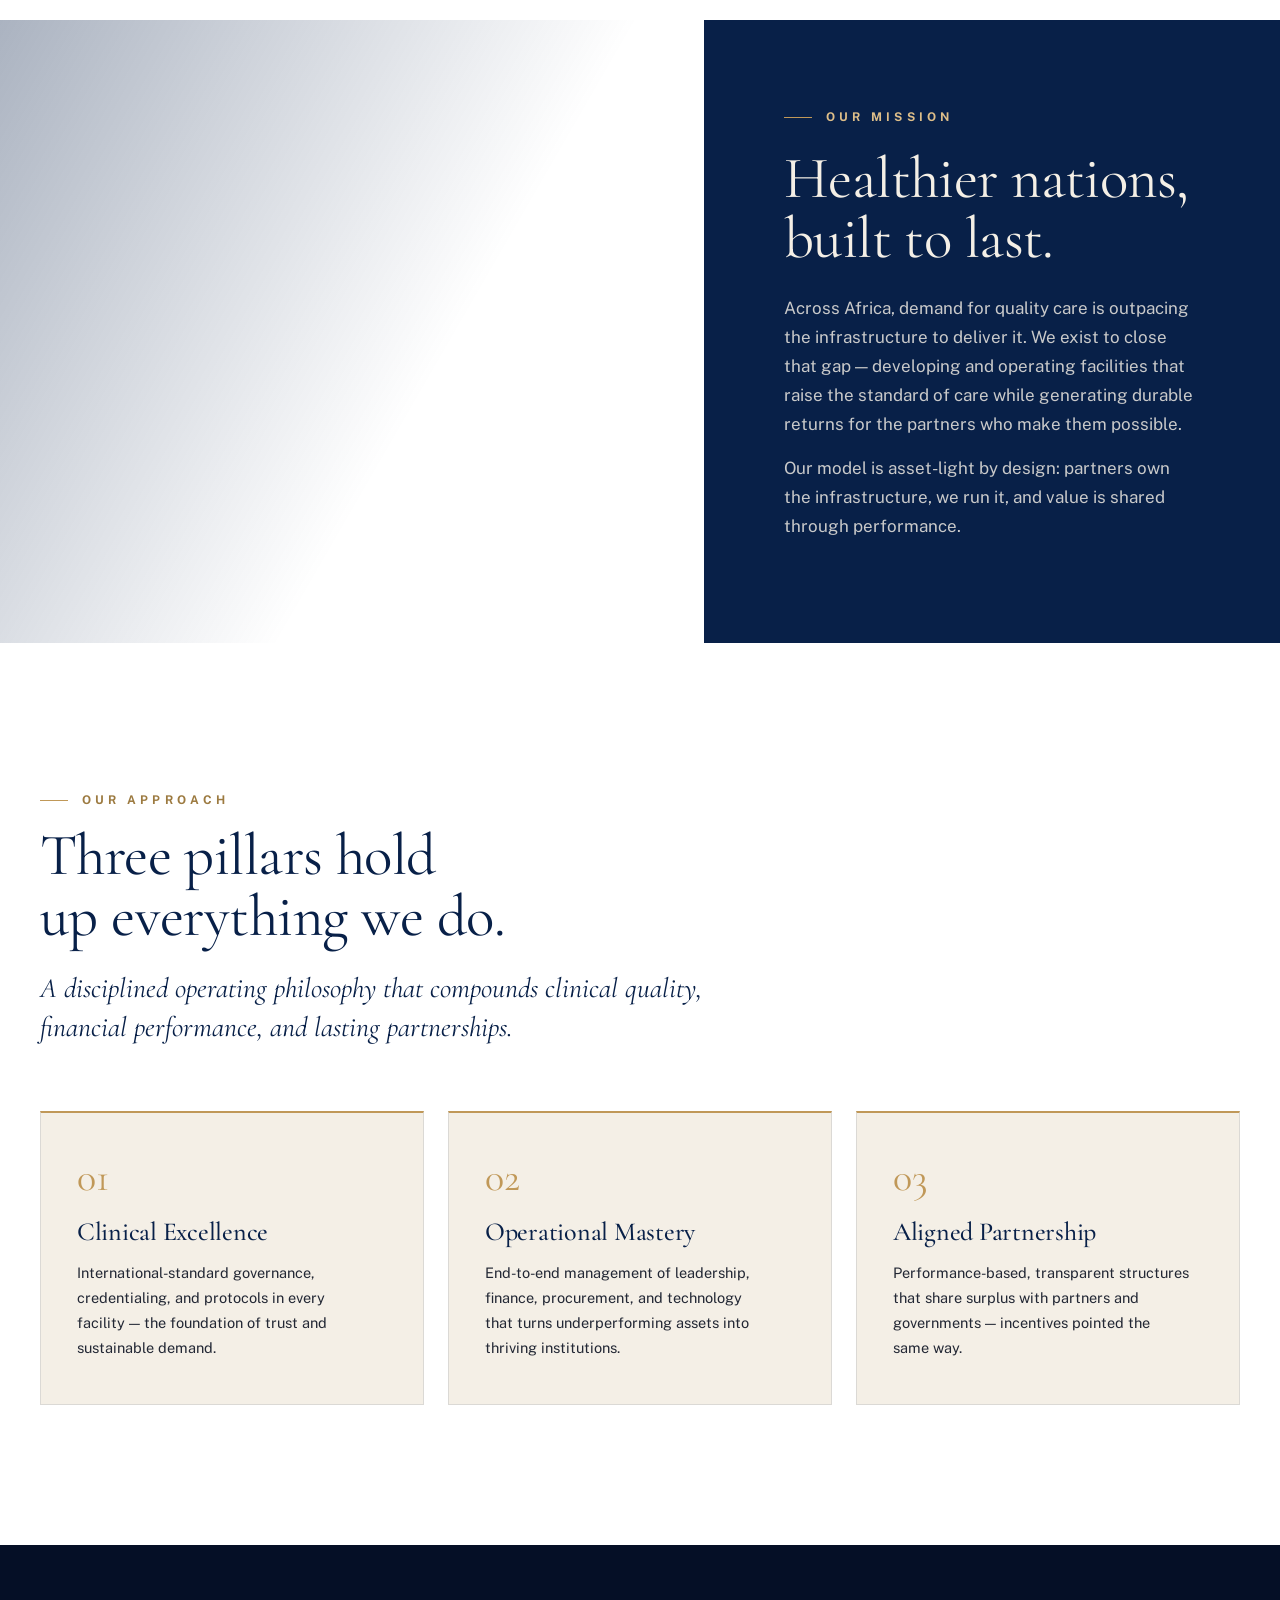
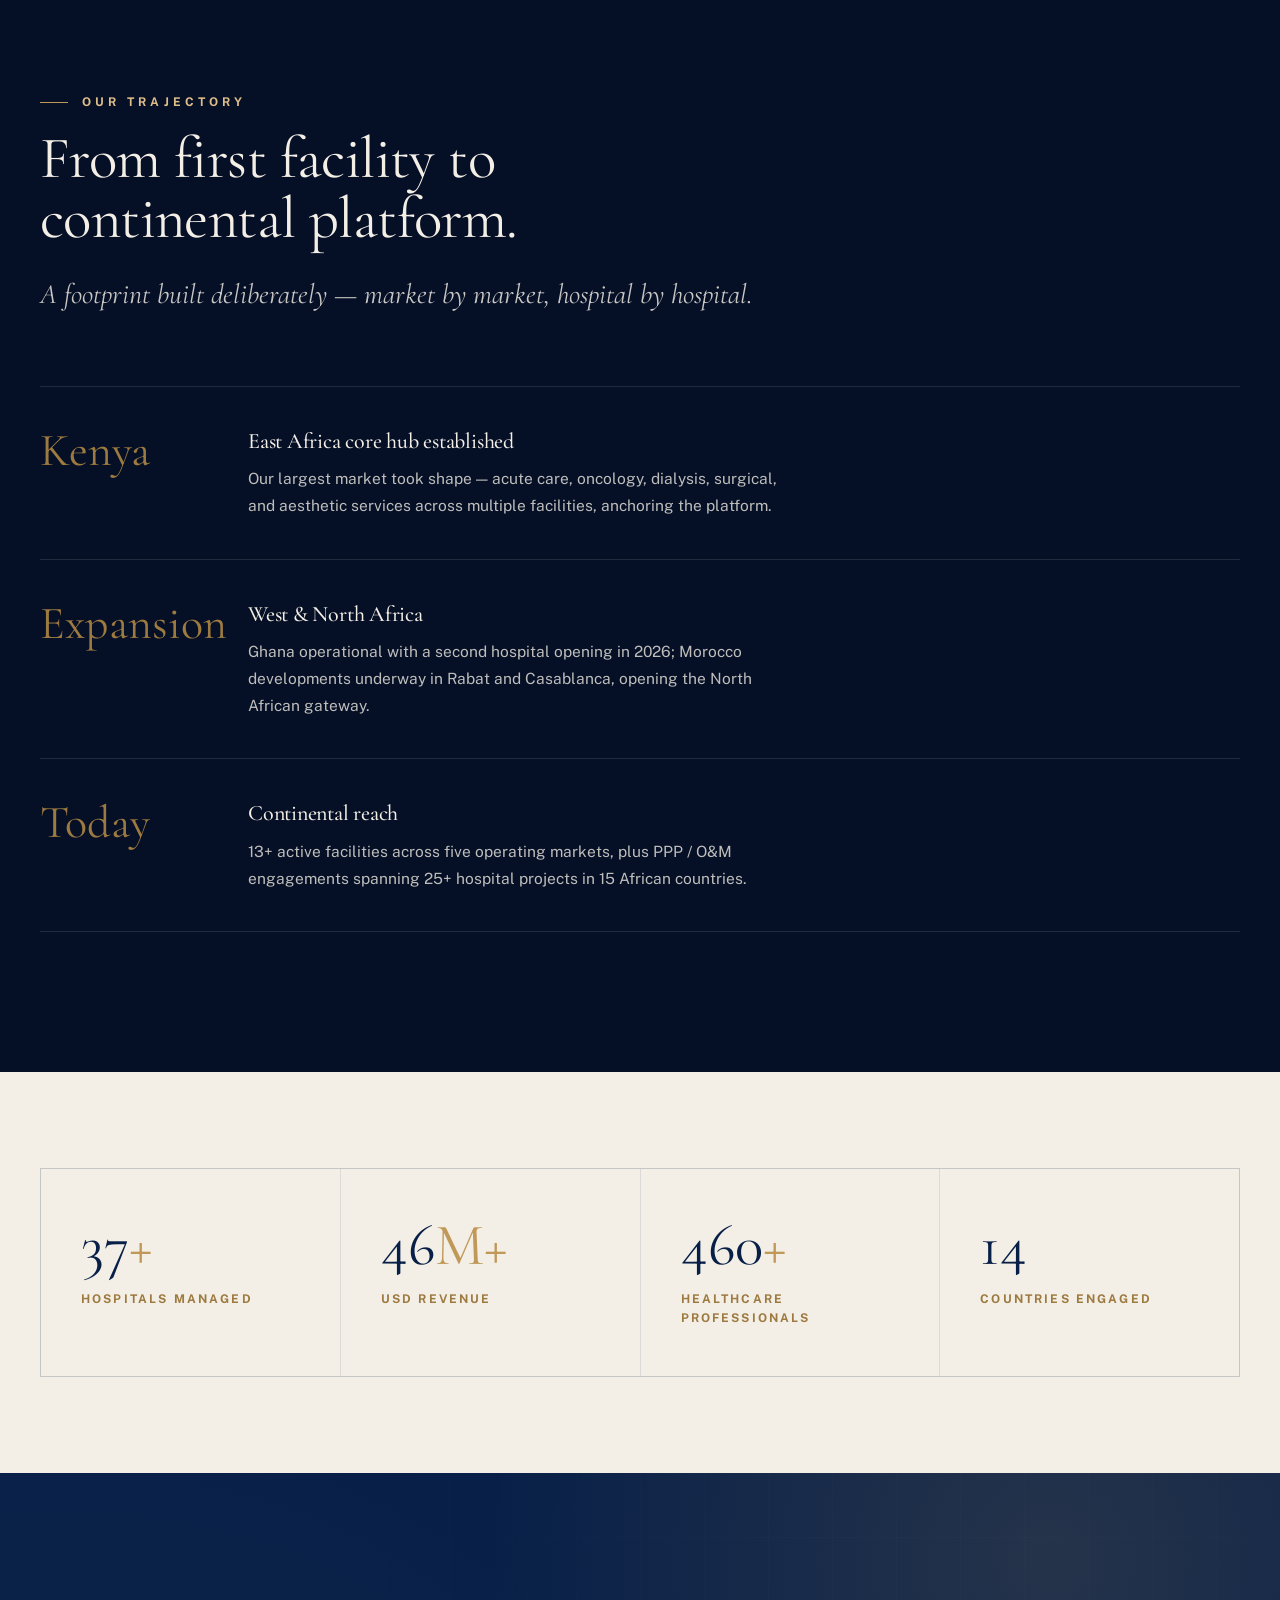
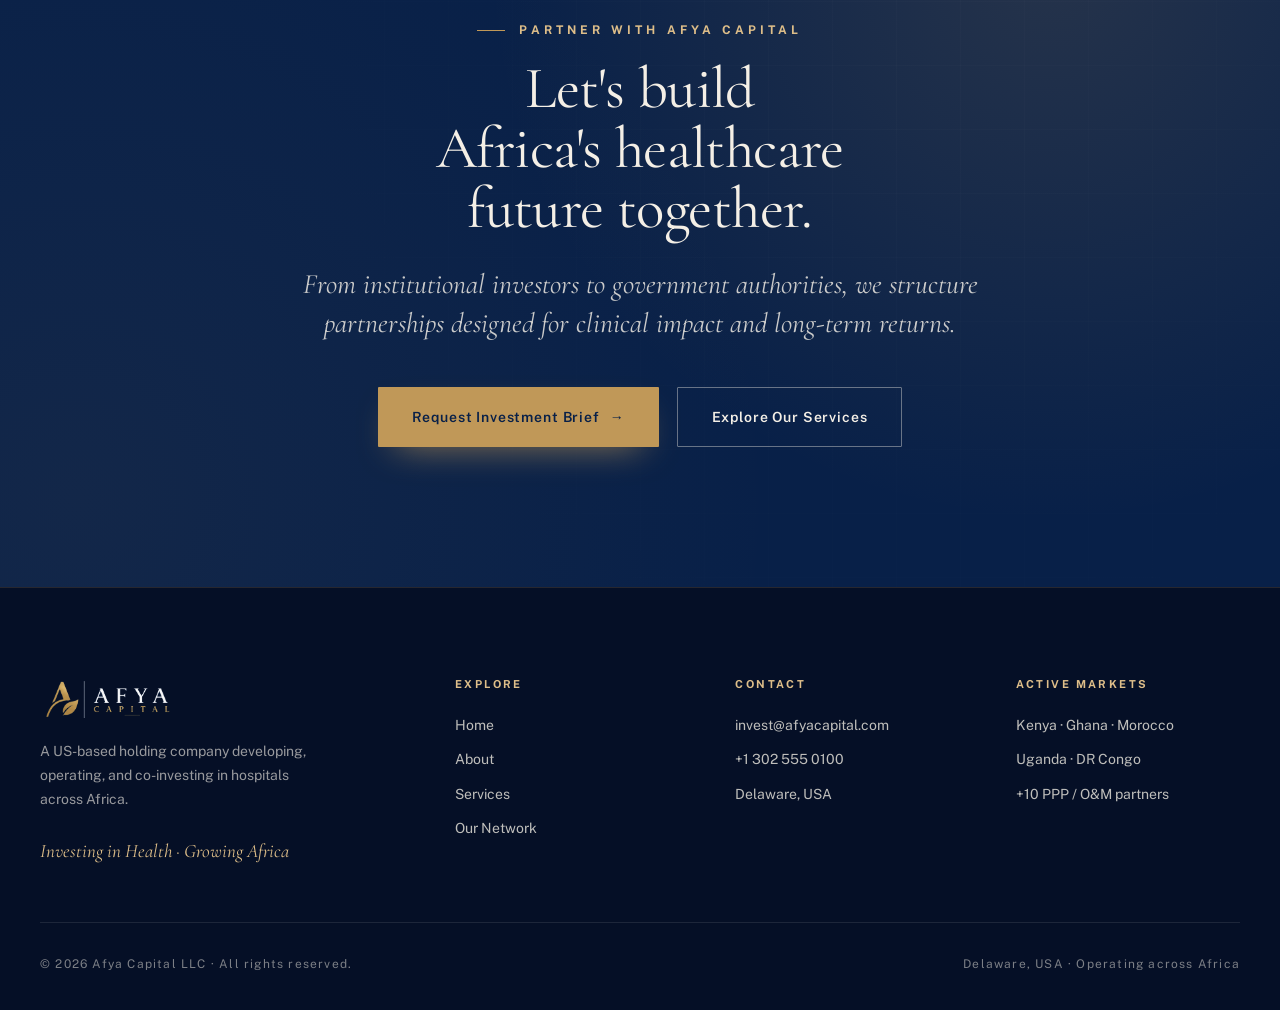
==== commit 450af4d4: "Fix: use SVG wordmark logos for clean crisp display" ====
--- a/about.html
+++ b/about.html
@@ -17,8 +17,8 @@
 <header class="nav">
   <div class="inner">
     <a href="index.html" class="brand" aria-label="Afya Capital home">
-      <img class="light-logo" src="images/logo-light-no-tagline.png" alt="Afya Capital"/>
-      <img class="dark-logo" src="images/logo-dark-no-tagline.png" alt="Afya Capital"/>
+      <img class="light-logo" src="images/logo-afya-wordmark.svg" alt="Afya Capital"/>
+      <img class="dark-logo" src="images/logo-afya-wordmark-dark.svg" alt="Afya Capital"/>
     </a>
     <nav class="links">
       <a href="index.html" data-page="index.html">Home</a>
--- a/css/styles.css
+++ b/css/styles.css
@@ -97,8 +97,8 @@
 header.nav.scrolled .inner{padding:14px 40px;}
 header.nav.hide{transform:translateY(-100%);}
 header.nav .brand{display:flex;align-items:center;gap:14px;}
-header.nav .brand img{height:74px;width:auto;transition:height .4s var(--ease);}
-header.nav.scrolled .brand img{height:58px;}
+header.nav .brand img{height:54px;width:auto;transition:height .4s var(--ease);}
+header.nav.scrolled .brand img{height:44px;}
 header.nav .brand .light-logo{display:none;}
 header.nav .brand .dark-logo{display:block;}
 /* on dark hero (top, not scrolled) use light logo + light links */
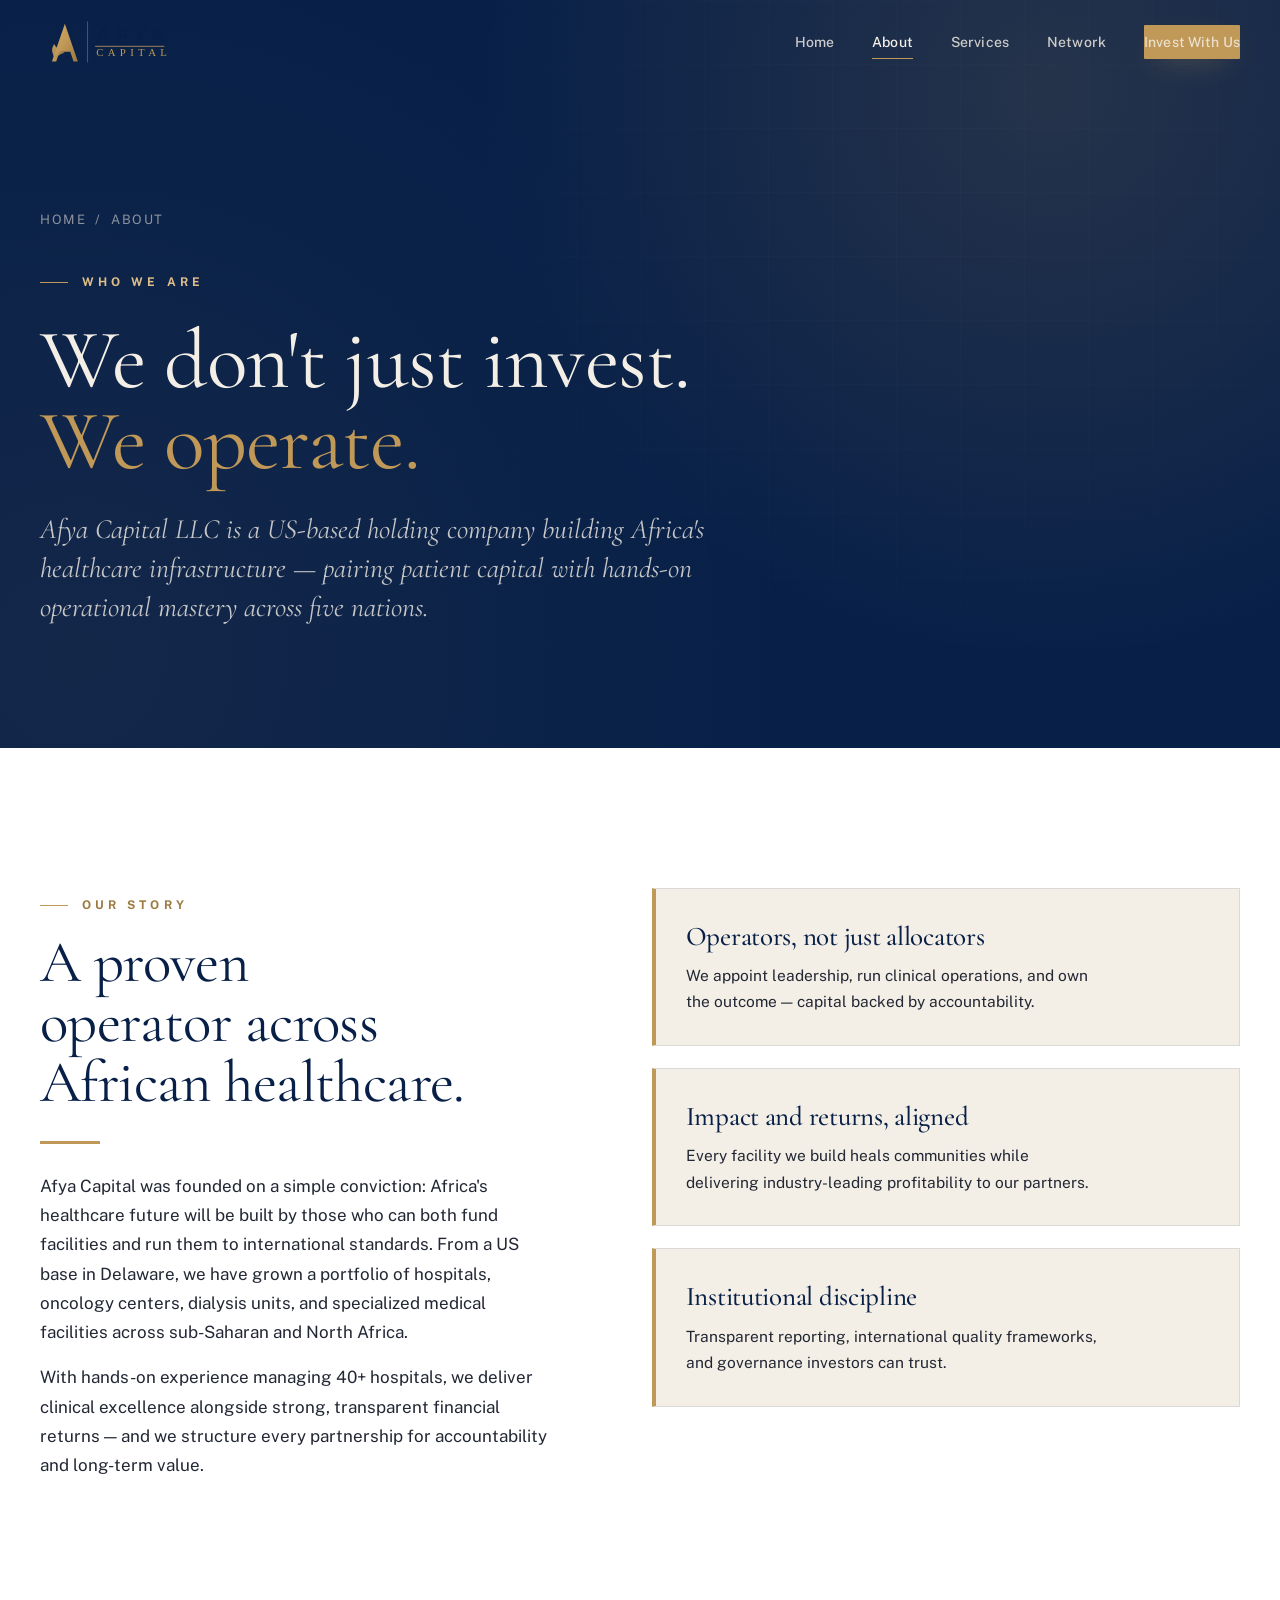
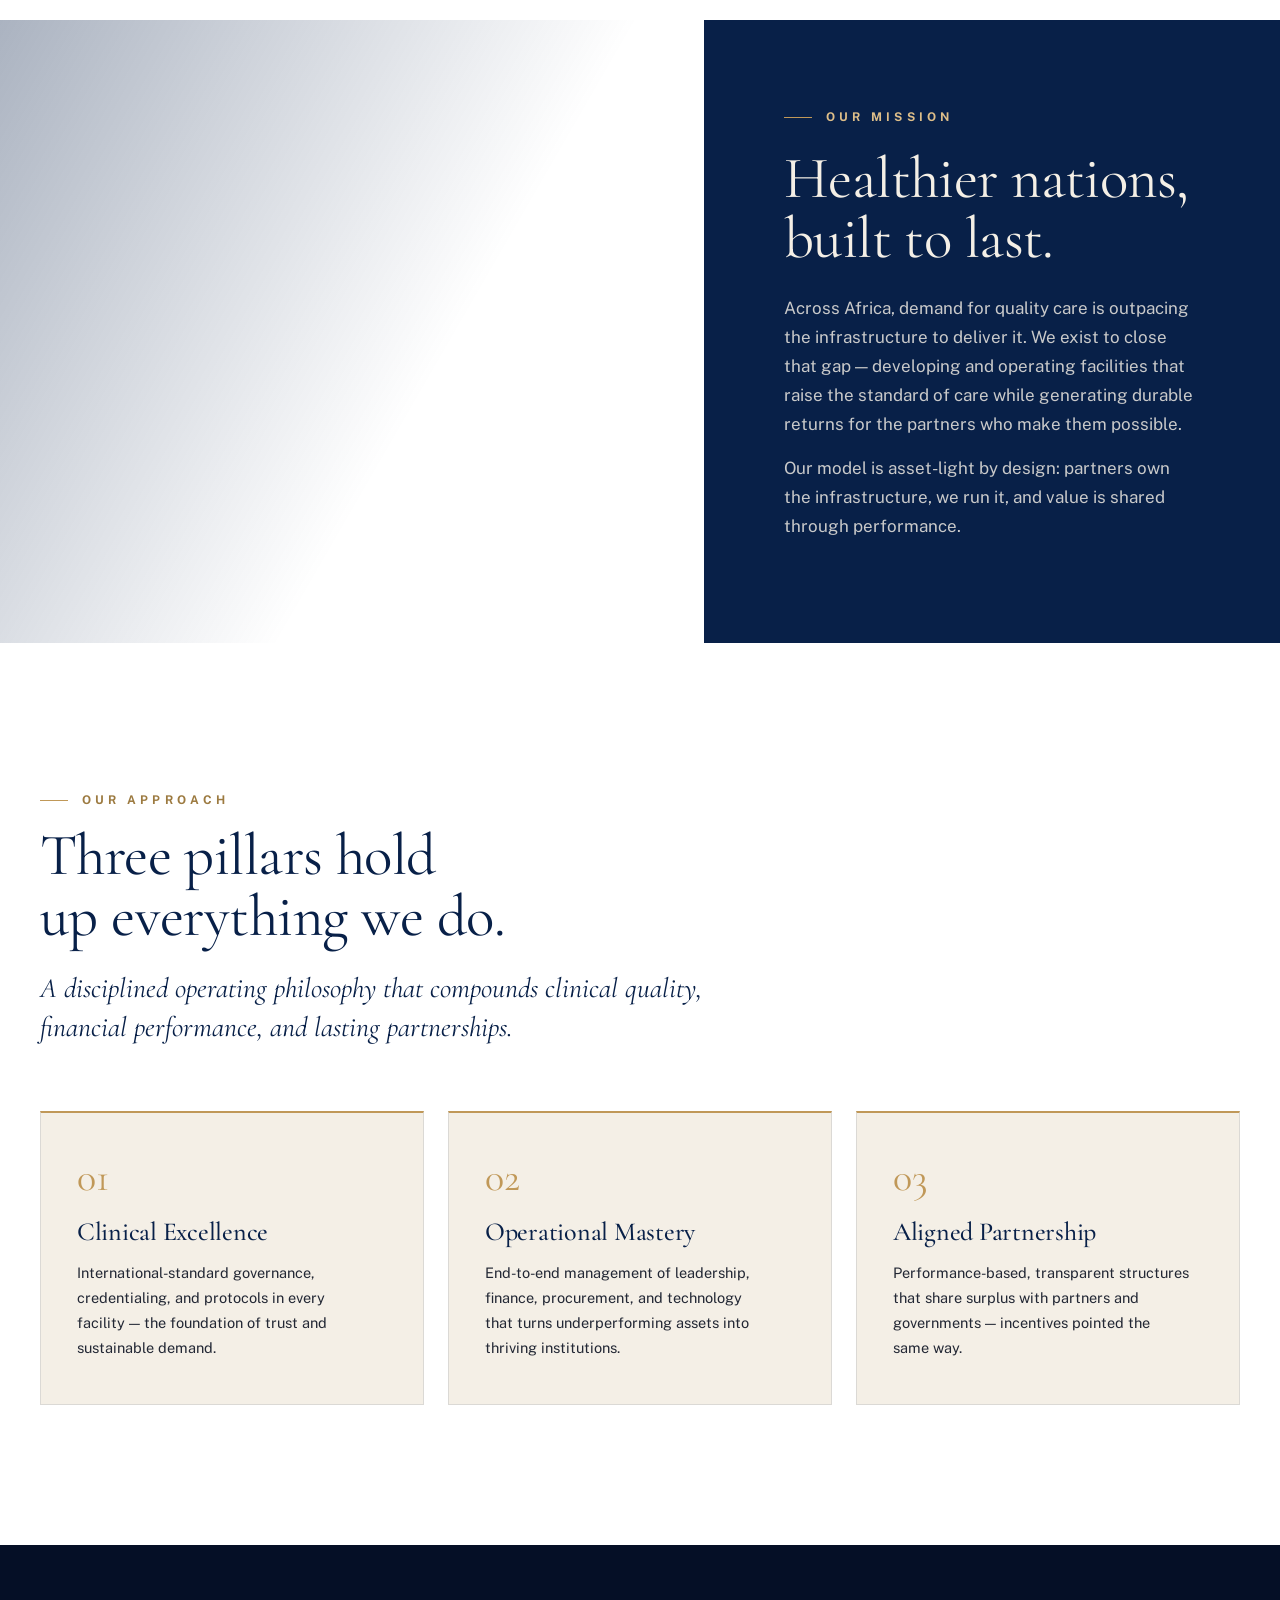
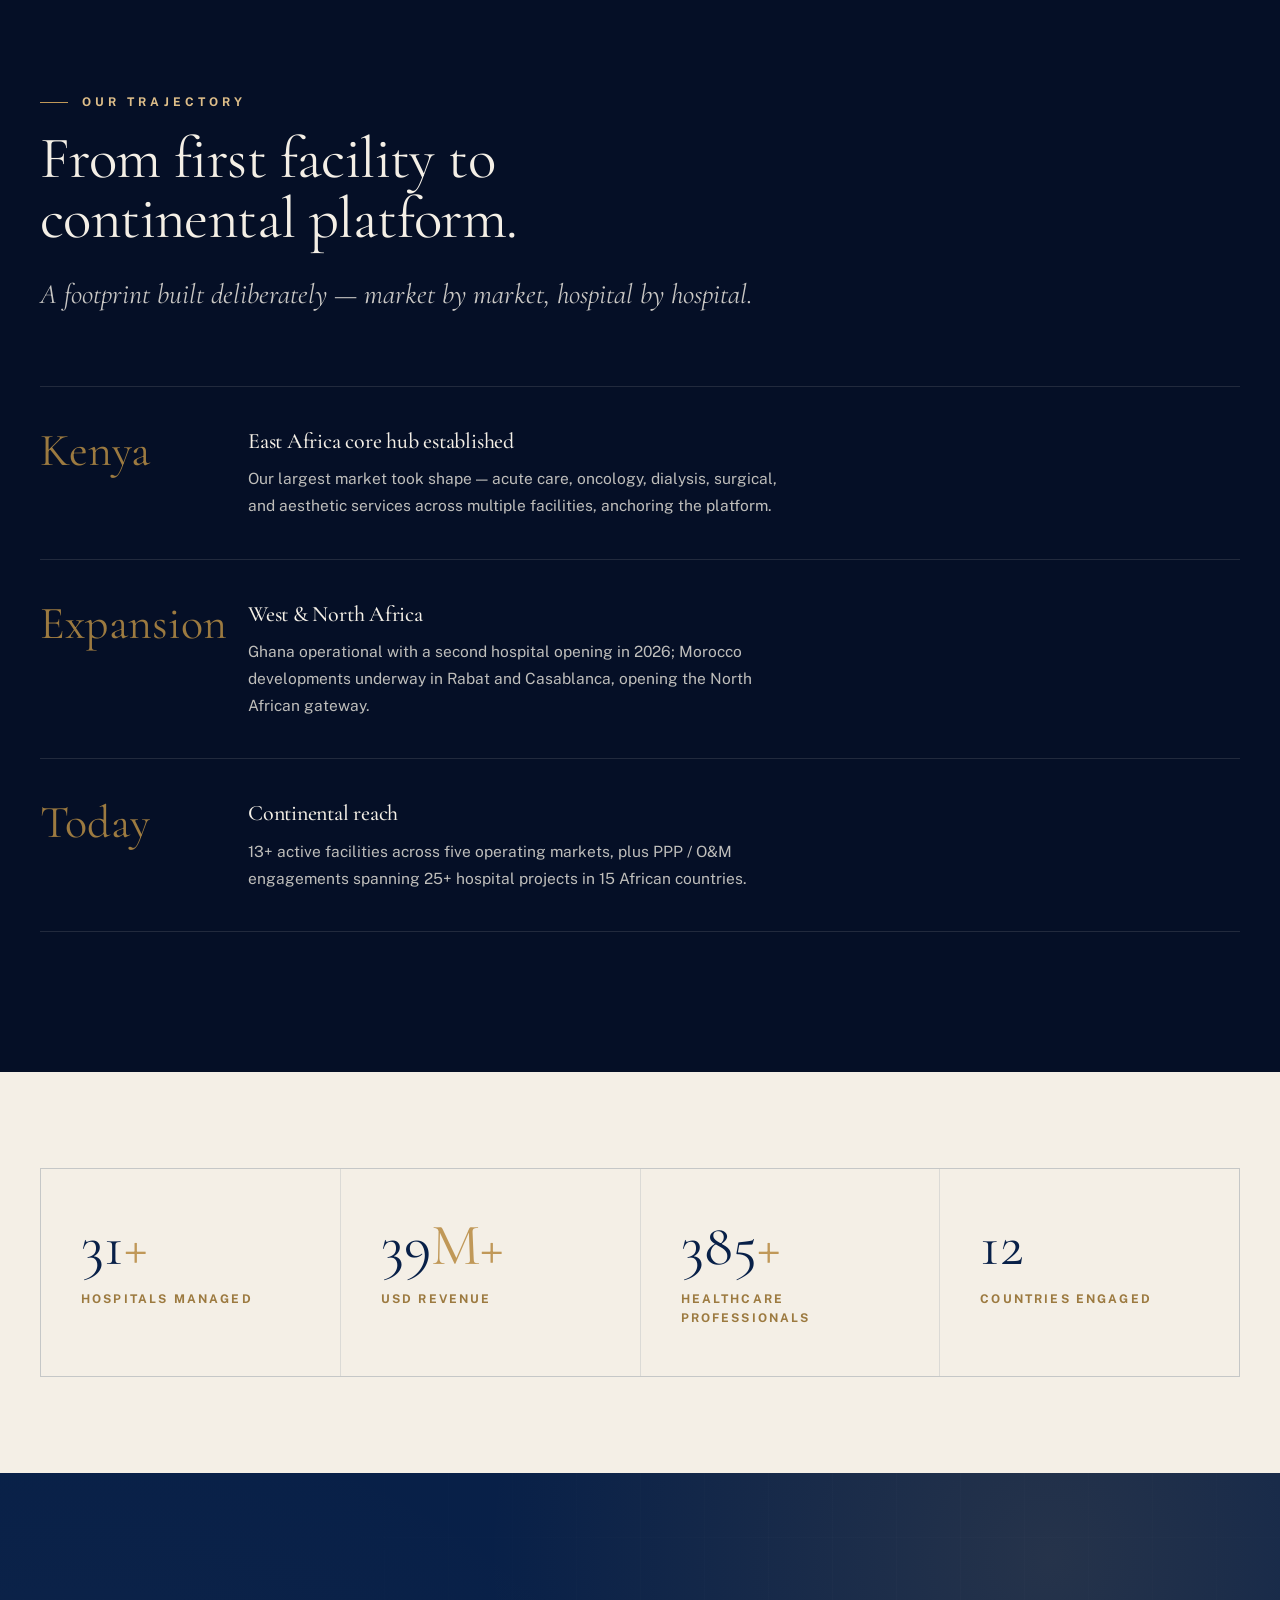
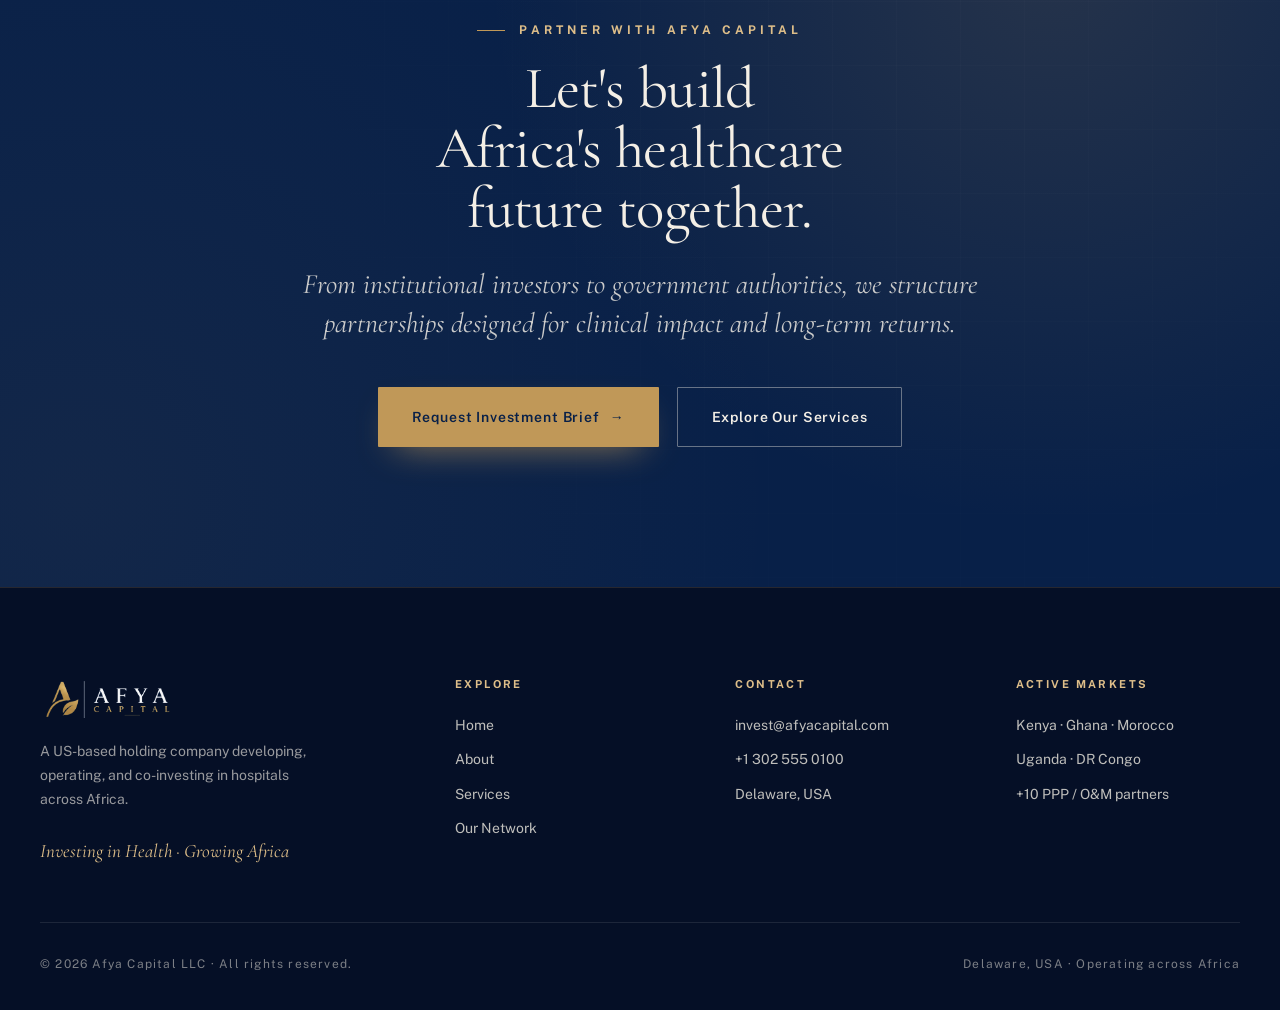
==== commit 404449a6: "Fix: proper SVG logos matching brand identity (navy/white + gold)" ====
--- a/about.html
+++ b/about.html
@@ -17,8 +17,8 @@
 <header class="nav">
   <div class="inner">
     <a href="index.html" class="brand" aria-label="Afya Capital home">
-      <img class="light-logo" src="images/logo-afya-wordmark.svg" alt="Afya Capital"/>
-      <img class="dark-logo" src="images/logo-afya-wordmark-dark.svg" alt="Afya Capital"/>
+      <img class="light-logo" src="images/logo-light-no-tagline.svg" alt="Afya Capital"/>
+      <img class="dark-logo" src="images/logo-dark-no-tagline.svg" alt="Afya Capital"/>
     </a>
     <nav class="links">
       <a href="index.html" data-page="index.html">Home</a>
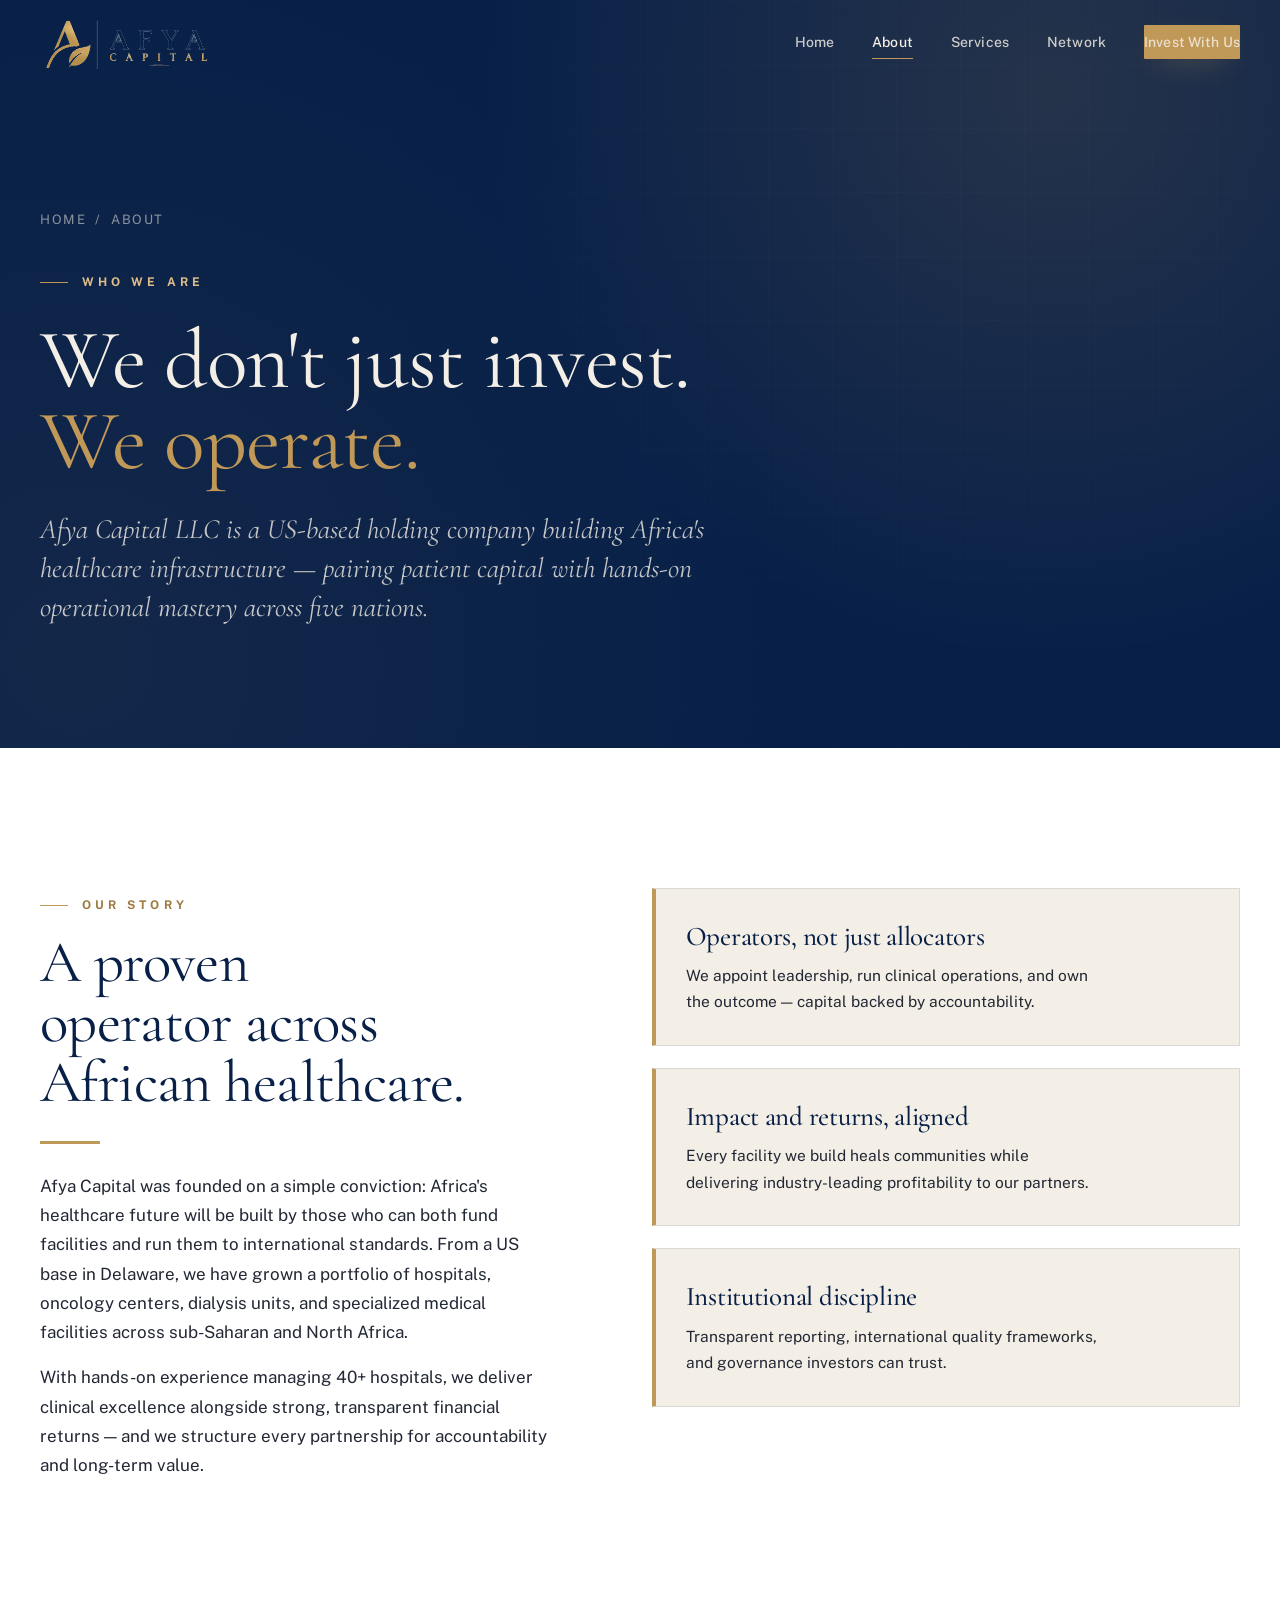
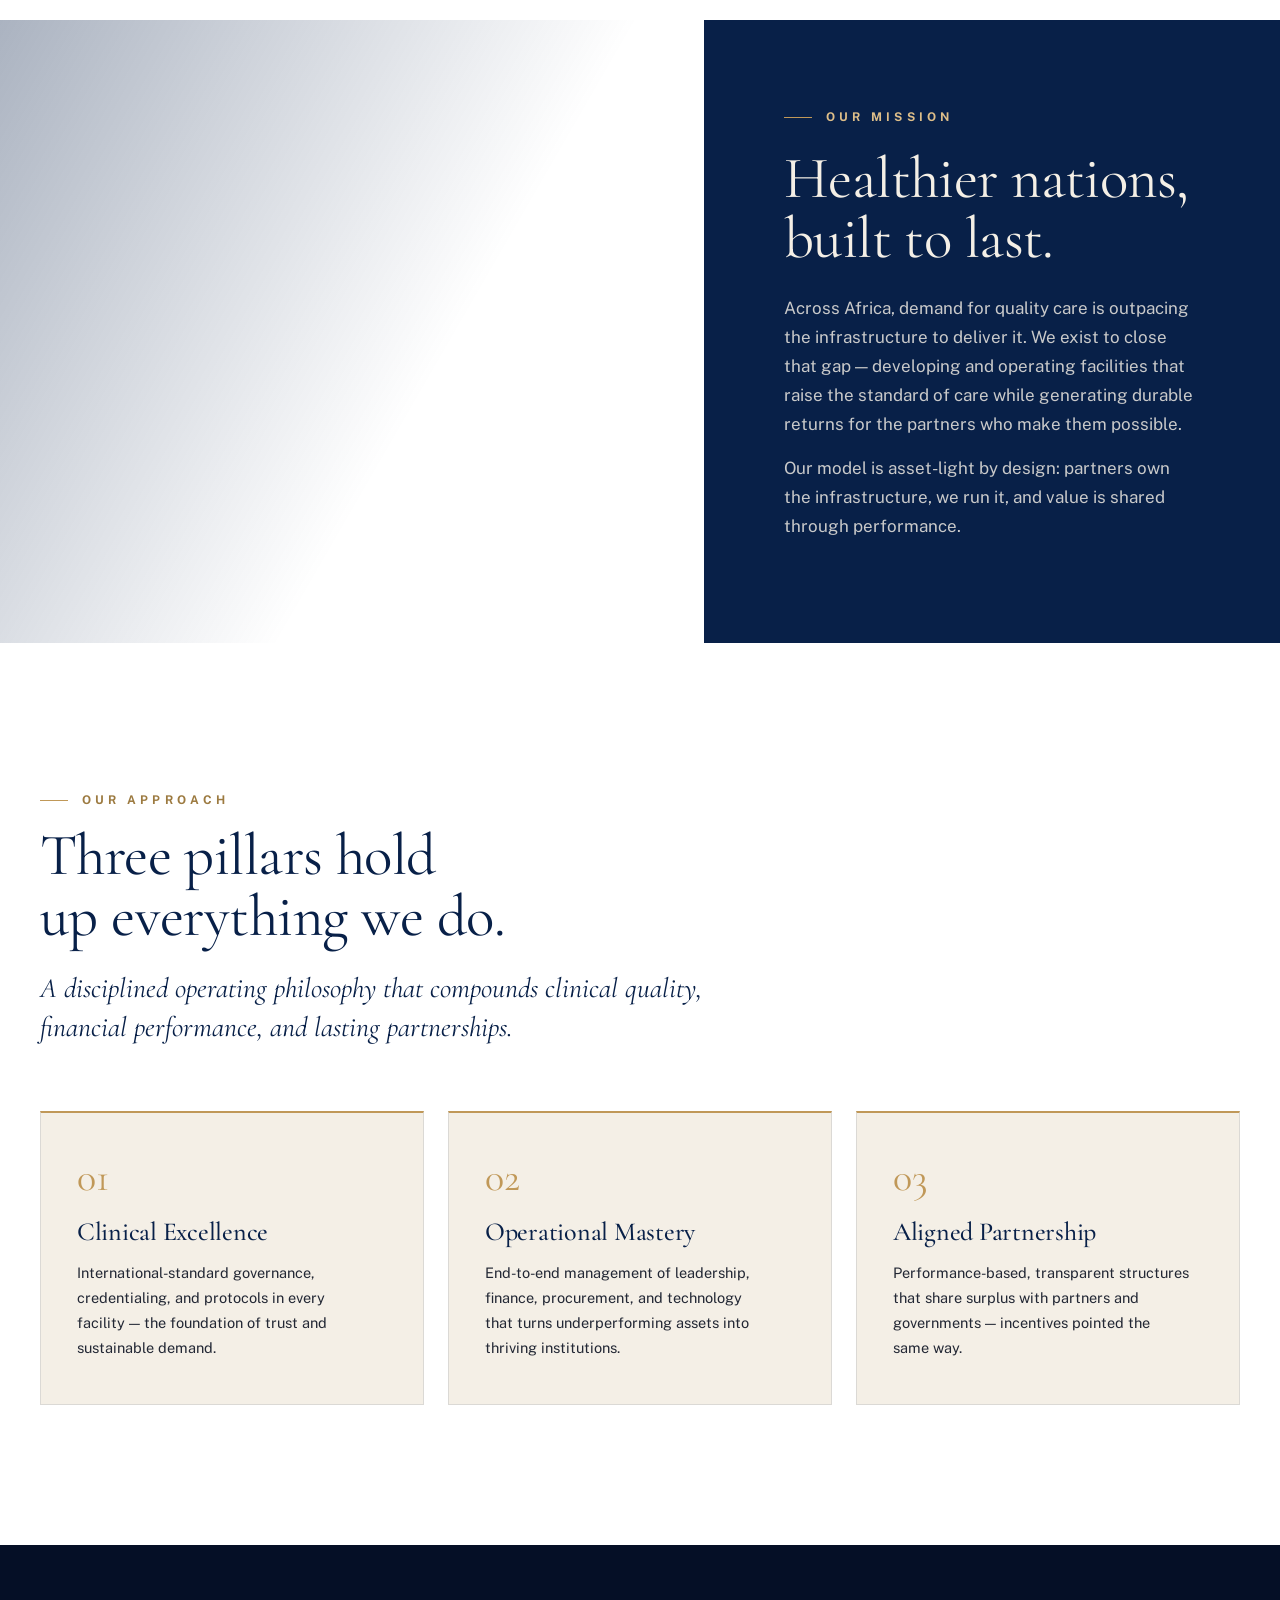
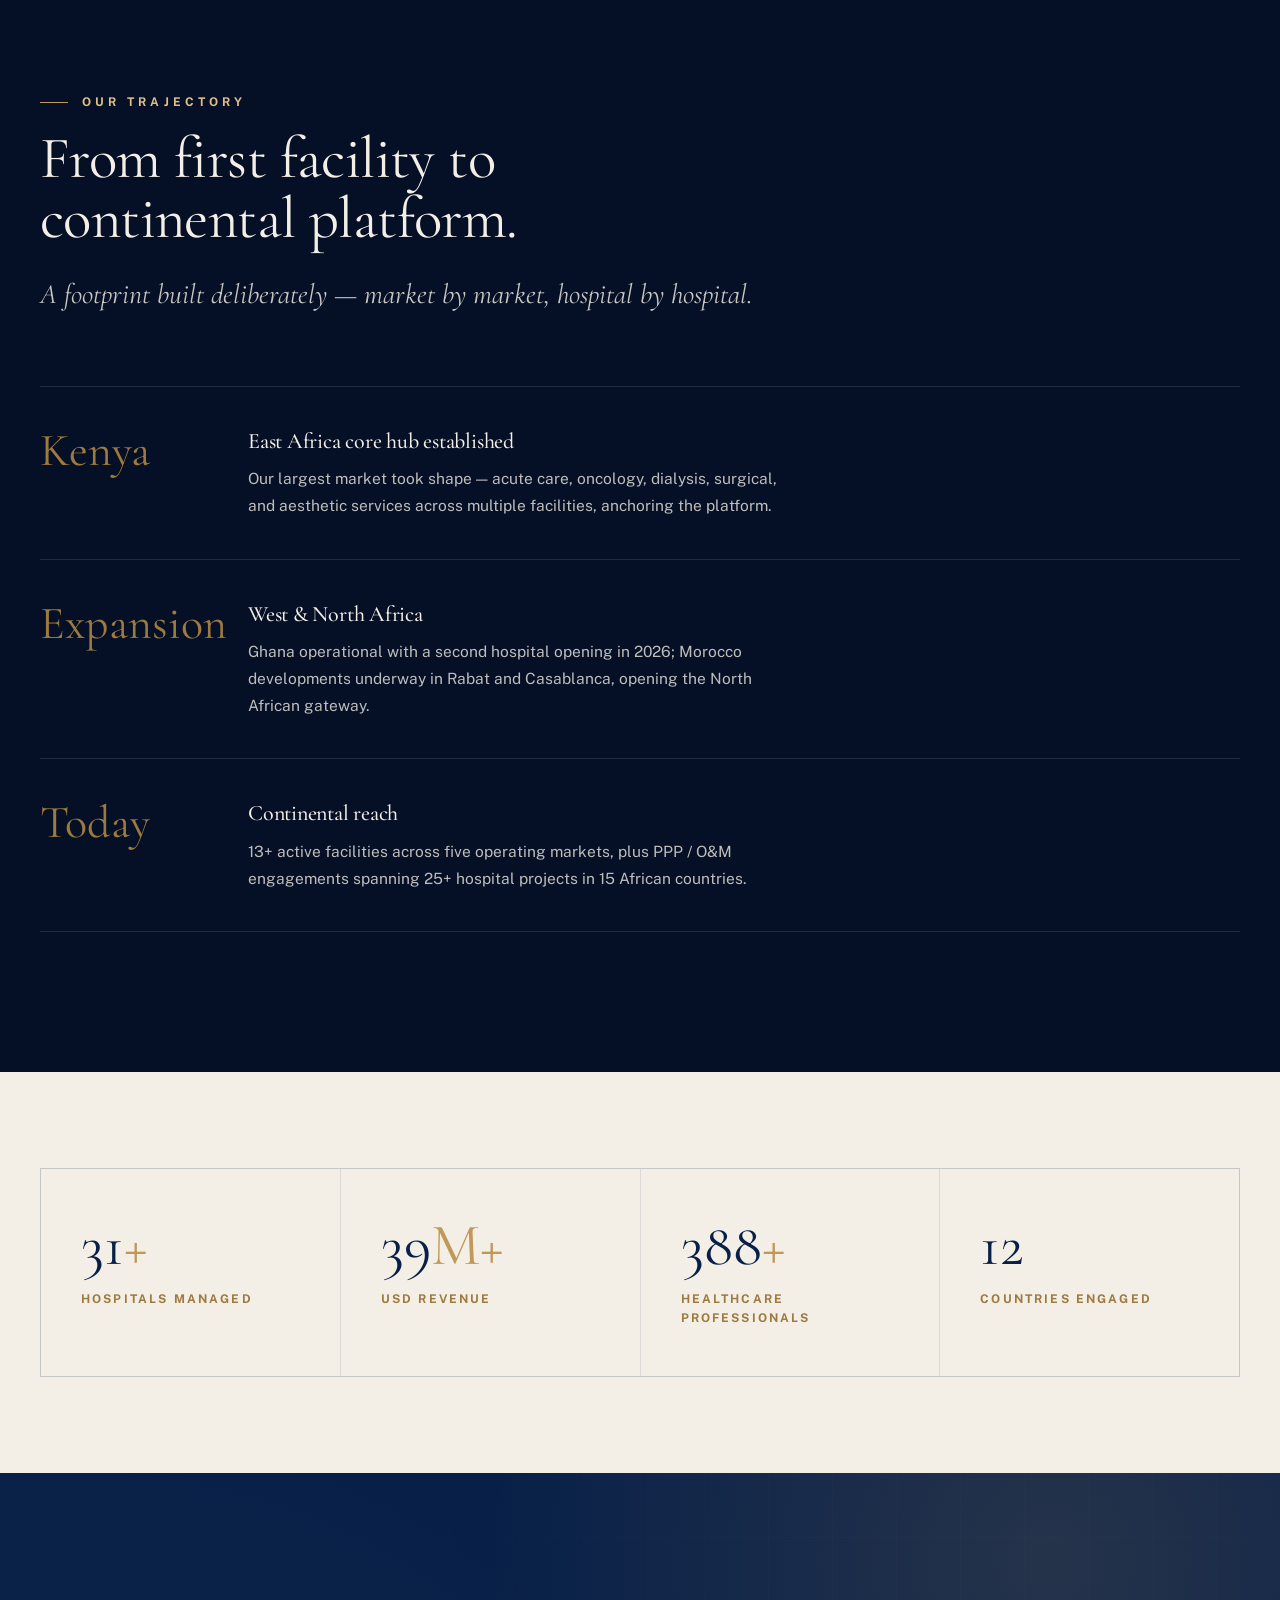
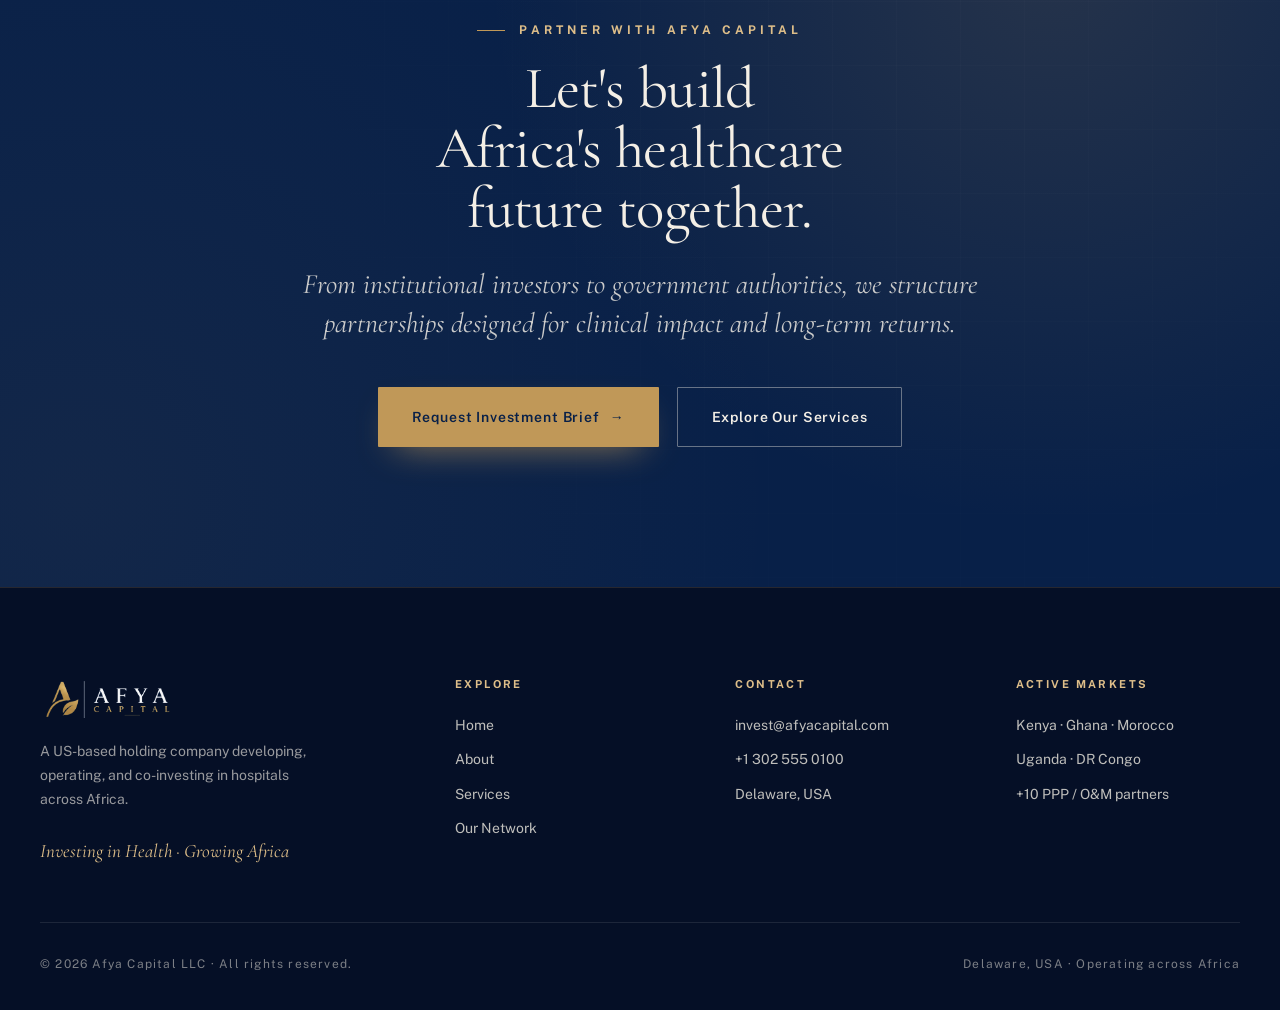
==== commit 7a31d37d: "Restore: original PNG logos from zip file" ====
--- a/about.html
+++ b/about.html
@@ -17,8 +17,8 @@
 <header class="nav">
   <div class="inner">
     <a href="index.html" class="brand" aria-label="Afya Capital home">
-      <img class="light-logo" src="images/logo-light-no-tagline.svg" alt="Afya Capital"/>
-      <img class="dark-logo" src="images/logo-dark-no-tagline.svg" alt="Afya Capital"/>
+      <img class="light-logo" src="images/logo-light-no-tagline.png" alt="Afya Capital"/>
+      <img class="dark-logo" src="images/logo-dark-no-tagline.png" alt="Afya Capital"/>
     </a>
     <nav class="links">
       <a href="index.html" data-page="index.html">Home</a>
